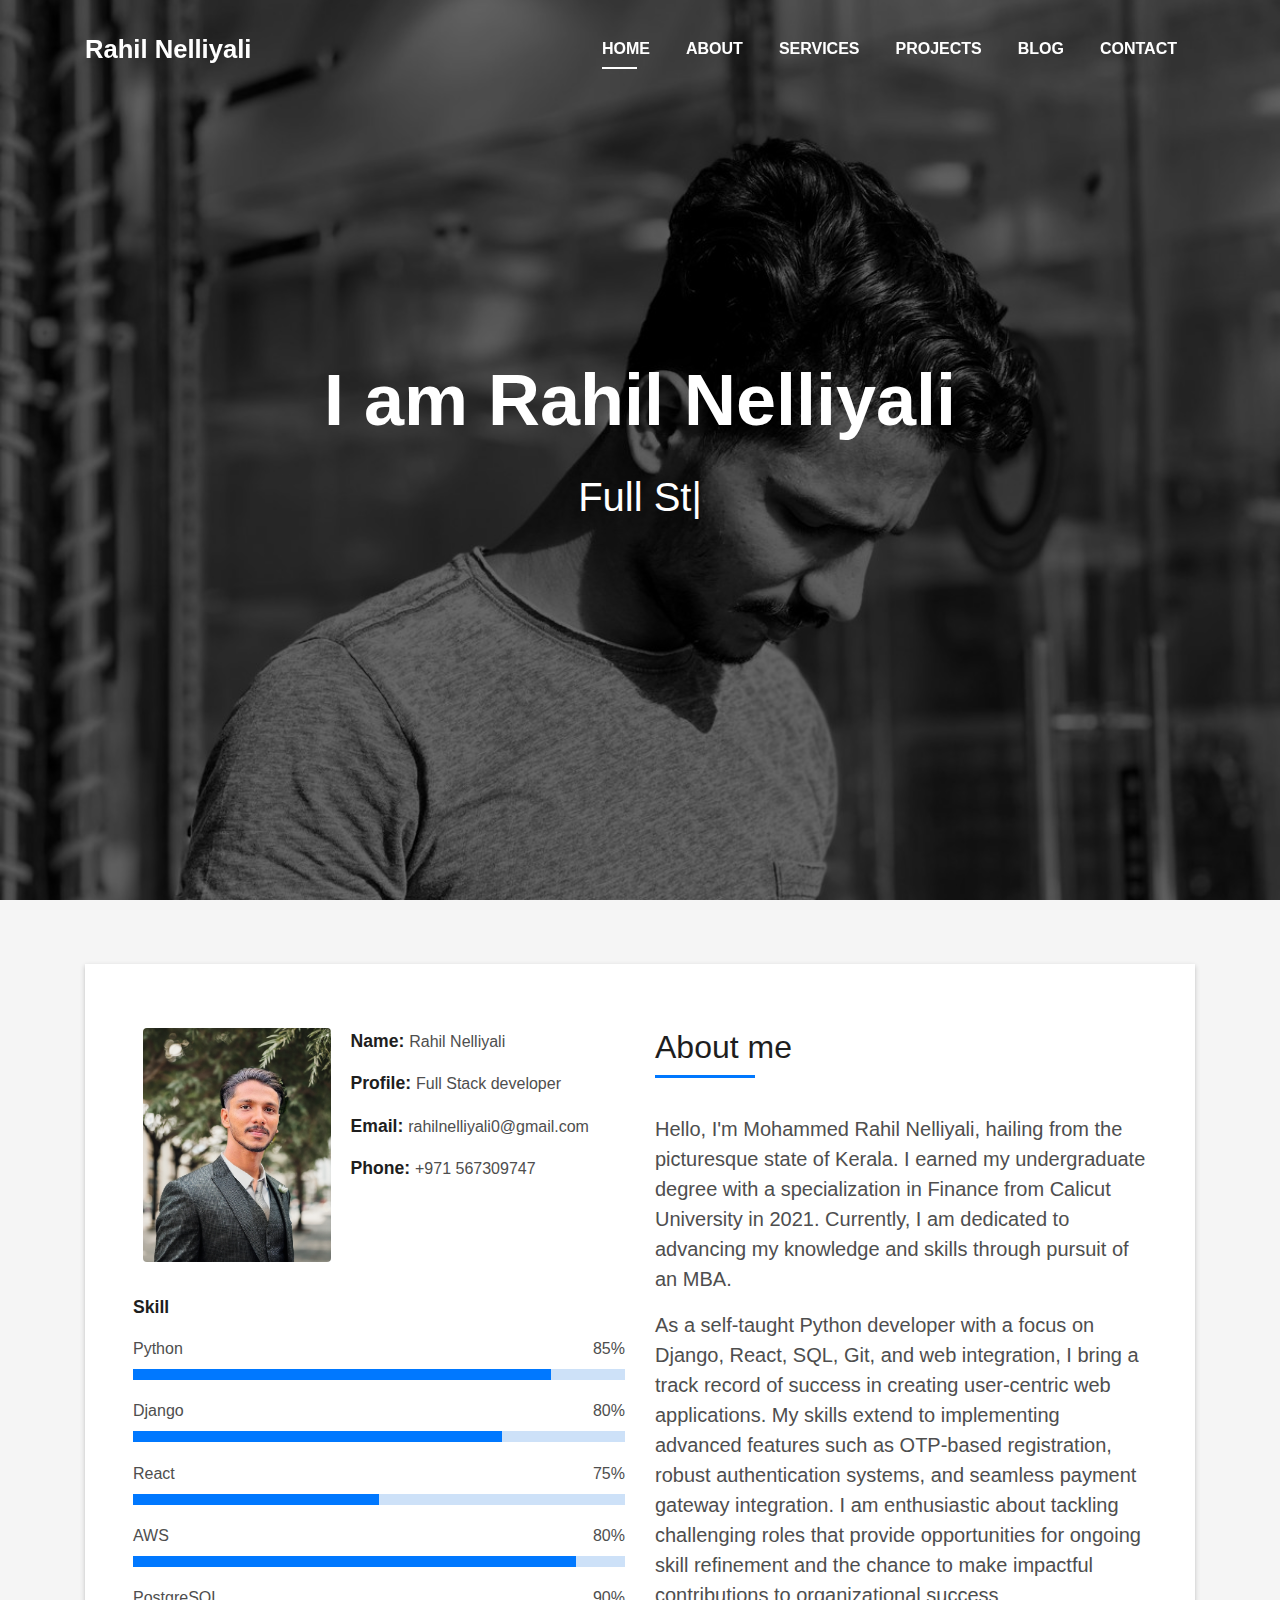
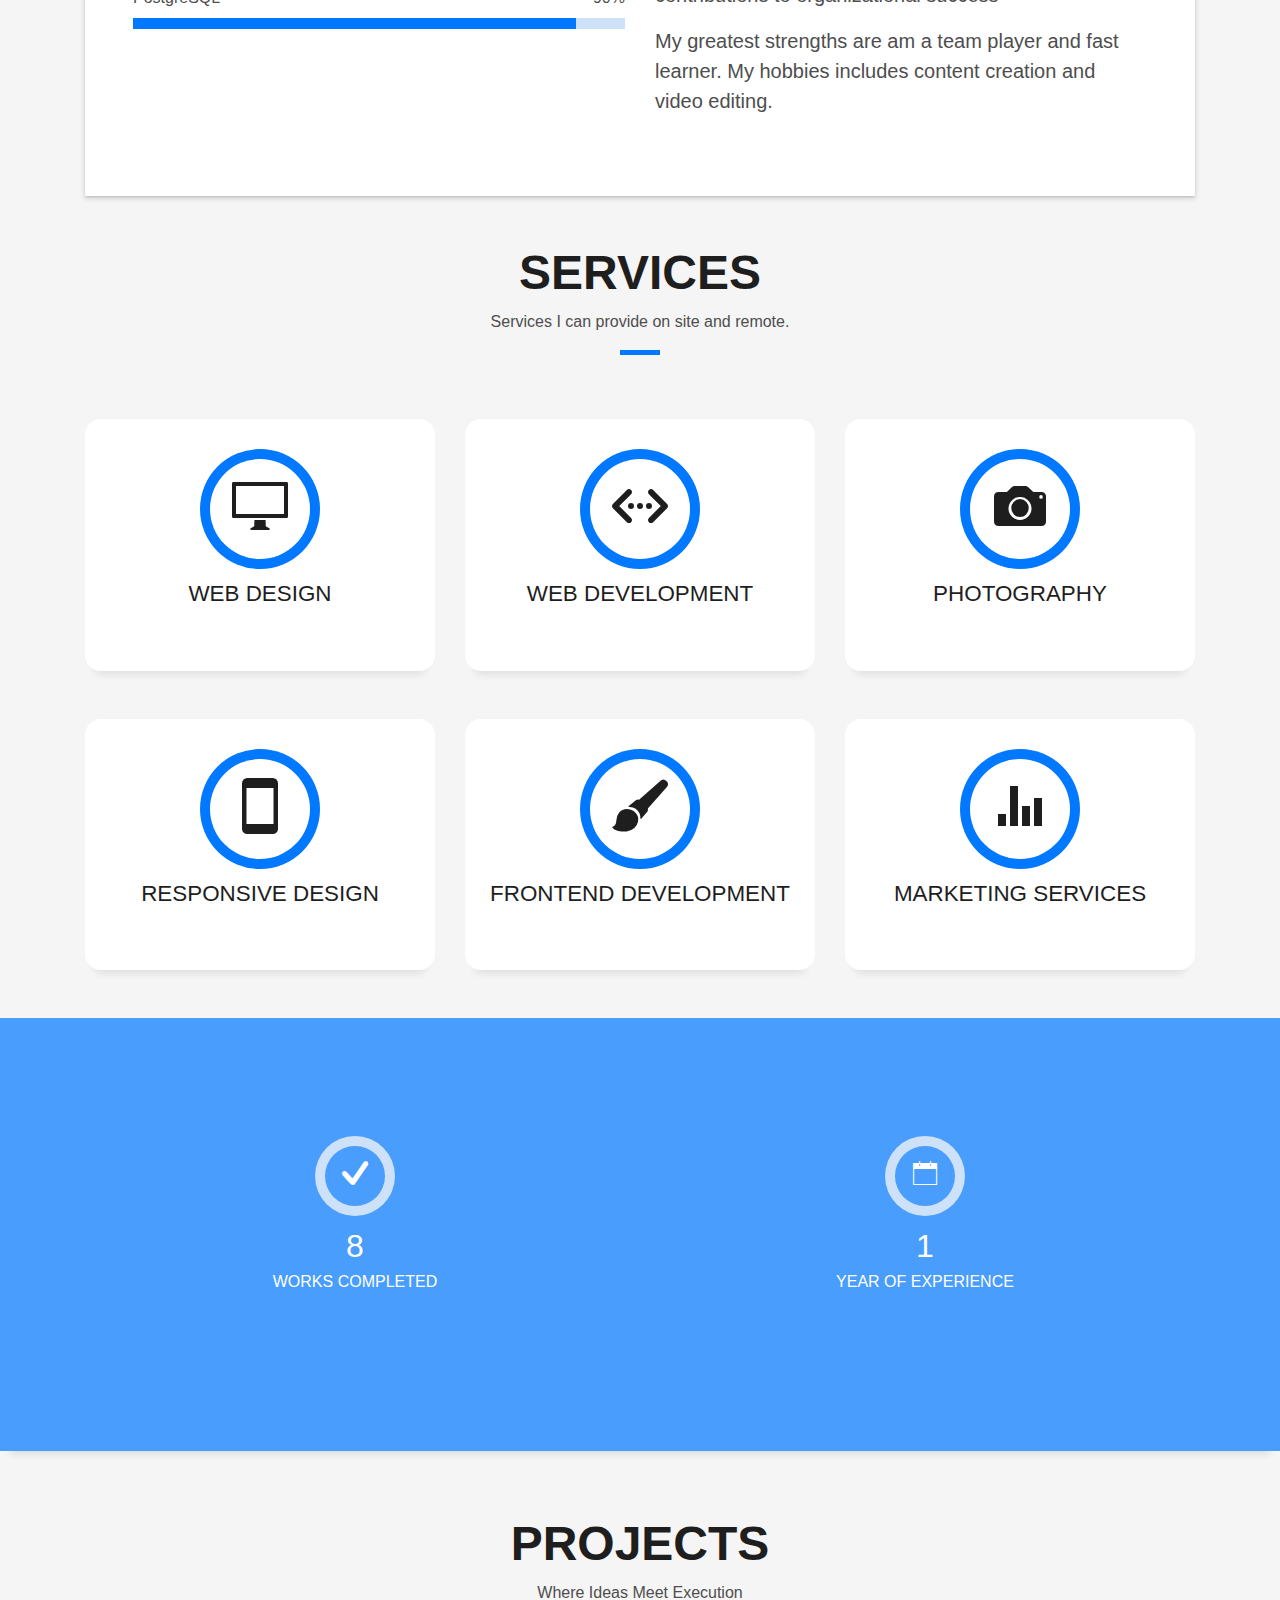
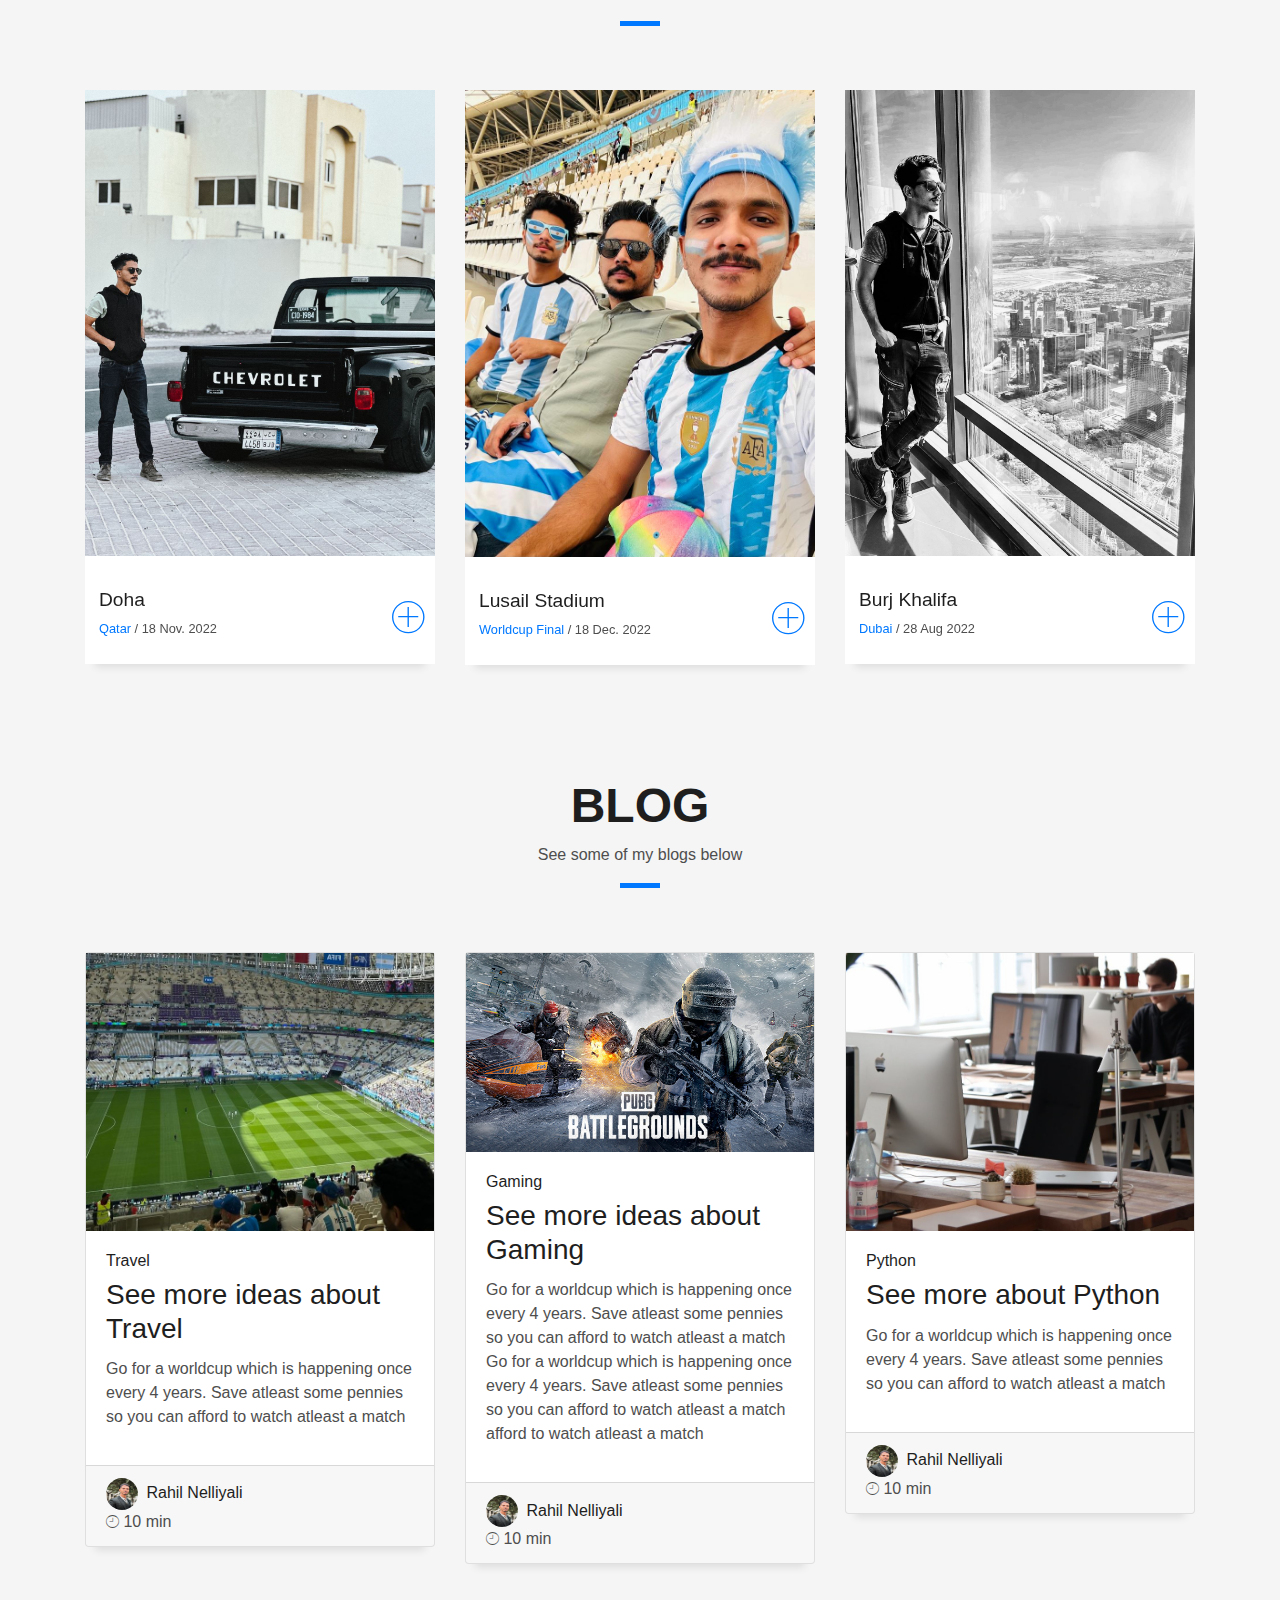
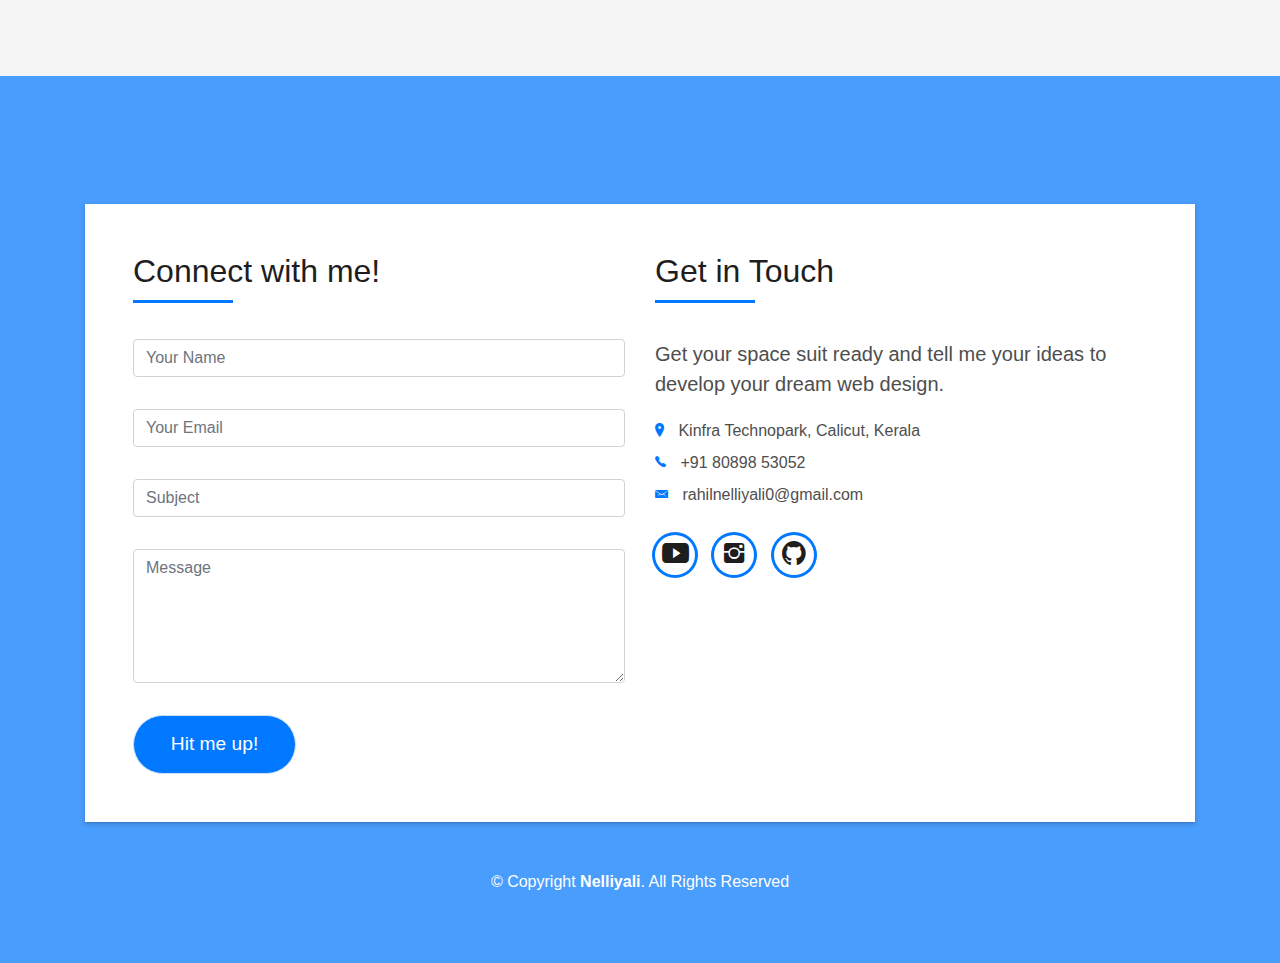
==== index.html @ 2f266df0 "updations" ====
<!DOCTYPE html>
<html lang="en">
<head>
  <meta charset="utf-8">
  <title>Rahil Nelliyali</title>
  <meta content="width=device-width, initial-scale=1.0" name="viewport">
  <meta content="" name="keywords">
  <meta content="" name="description">

  <!-- Favicons -->
  <link href="img/favicon.jpeg" rel="icon">
  <link href="img/apple-touch-icon.jpeg" rel="apple-touch-icon">

  <!-- Bootstrap CSS File -->
  <link href="lib/bootstrap/css/bootstrap.min.css" rel="stylesheet">

  <!-- Libraries CSS Files -->
  <link href="lib/font-awesome/css/font-awesome.min.css" rel="stylesheet">
  <link href="lib/animate/animate.min.css" rel="stylesheet">
  <link href="lib/ionicons/css/ionicons.min.css" rel="stylesheet">
  <link href="lib/owlcarousel/assets/owl.carousel.min.css" rel="stylesheet">
  <link href="lib/lightbox/css/lightbox.min.css" rel="stylesheet">

  <!-- Main Stylesheet File -->
  <link href="css/style.css" rel="stylesheet">

  <!-- =======================================================
    Theme Name: DevFolio
    Theme URL: https://bootstrapmade.com/devfolio-bootstrap-portfolio-html-template/
    Author: BootstrapMade.com
    License: https://bootstrapmade.com/license/
  ======================================================= -->
</head>

<body id="page-top">

  <!--/ Nav Star /-->
  <nav class="navbar navbar-b navbar-trans navbar-expand-md fixed-top" id="mainNav">
    <div class="container">
      <a class="navbar-brand js-scroll" href="#page-top">Rahil Nelliyali</a>
      <button class="navbar-toggler collapsed" type="button" data-toggle="collapse" data-target="#navbarDefault"
        aria-controls="navbarDefault" aria-expanded="false" aria-label="Toggle navigation">
        <span></span>
        <span></span>
        <span></span>
      </button>
      <div class="navbar-collapse collapse justify-content-end" id="navbarDefault">
        <ul class="navbar-nav">
          <li class="nav-item">
            <a class="nav-link js-scroll active" href="#home">Home</a>
          </li>
          <li class="nav-item">
            <a class="nav-link js-scroll" href="#about">About</a>
          </li>
          <li class="nav-item">
            <a class="nav-link js-scroll" href="#service">Services</a>
          </li>
          <li class="nav-item">
            <a class="nav-link js-scroll" href="#work">Projects</a>
          </li>
          <li class="nav-item">
            <a class="nav-link js-scroll" href="#blog">Blog</a>
          </li>
          <li class="nav-item">
            <a class="nav-link js-scroll" href="#contact">Contact</a>
          </li>
        </ul>
      </div>
    </div>
  </nav>
  <!--/ Nav End /-->

  <!--/ Intro Skew Star /-->
  <div id="home" class="intro route bg-image" style="background-image: url(img/intro-bg.jpeg)">
    <div class="overlay-itro"></div>
    <div class="intro-content display-table">
      <div class="table-cell">
        <div class="container">
          <!--<p class="display-6 color-d">Hello, world!</p>-->
          <h1 class="intro-title mb-4">I am Rahil Nelliyali</h1>
          <p class="intro-subtitle"><span class="text-slider-items">Full Stack Developer,Web Designer,React Developer,Django Expert</span><strong class="text-slider"></strong></p>
          <!-- <p class="pt-3"><a class="btn btn-primary btn js-scroll px-4" href="#about" role="button">Learn More</a></p> -->
        </div>
      </div>
    </div>
  </div>
  <!--/ Intro Skew End /-->

  <section id="about" class="about-mf sect-pt4 route">
    <div class="container">
      <div class="row">
        <div class="col-sm-12">
          <div class="box-shadow-full">
            <div class="row">
              <div class="col-md-6">
                <div class="row">
                  <div class="col-sm-6 col-md-5">
                    <div class="about-img">
                      <img src="img/testimonial-2.PNG" class="img-fluid rounded b-shadow-a" alt="">
                    </div>
                  </div>
                  <div class="col-sm-6 col-md-7">
                    <div class="about-info">
                      <p><span class="title-s">Name: </span> <span>Rahil Nelliyali</span></p>
                      <p><span class="title-s">Profile: </span> <span>Full Stack developer</span></p>
                      <p><span class="title-s">Email: </span> <span>rahilnelliyali0@gmail.com</span></p>
                      <p><span class="title-s">Phone: </span> <span>+971 567309747</span></p>
                    </div>
                  </div>
                </div>
                <div class="skill-mf">
                  <p class="title-s">Skill</p>
                  <span>Python</span> <span class="pull-right">85%</span>
                  <div class="progress">
                    <div class="progress-bar" role="progressbar" style="width: 85%;" aria-valuenow="85" aria-valuemin="0"
                      aria-valuemax="100"></div>
                  </div>
                  <span>Django</span> <span class="pull-right">80%</span>
                  <div class="progress">
                    <div class="progress-bar" role="progressbar" style="width: 75%" aria-valuenow="75" aria-valuemin="0"
                      aria-valuemax="100"></div>
                  </div>
                  <span>React</span> <span class="pull-right">75%</span>
                  <div class="progress">
                    <div class="progress-bar" role="progressbar" style="width: 50%" aria-valuenow="50" aria-valuemin="0"
                      aria-valuemax="100"></div>
                  </div>
                  <span>AWS</span> <span class="pull-right">80%</span>
                  <div class="progress">
                    <div class="progress-bar" role="progressbar" style="width: 90%" aria-valuenow="90" aria-valuemin="0"
                      aria-valuemax="100"></div>
                  </div>
                  <span>PostgreSQL</span> <span class="pull-right">90%</span>
                  <div class="progress">
                    <div class="progress-bar" role="progressbar" style="width: 90%" aria-valuenow="90" aria-valuemin="0"
                      aria-valuemax="100"></div>
                  </div>
                </div>
              </div>
              <div class="col-md-6">
                <div class="about-me pt-4 pt-md-0">
                  <div class="title-box-2">
                    <h5 class="title-left">
                      About me
                    </h5>
                  </div>
                  <p class="lead">
                    Hello, I'm Mohammed Rahil Nelliyali, hailing from the picturesque state of Kerala. I earned my undergraduate degree with a specialization in Finance from Calicut University in 2021. Currently, I am dedicated to advancing my knowledge and skills through pursuit of an MBA.
                  </p>
                  <p class="lead">
                    As a self-taught Python developer with a focus on Django, React, SQL, Git, and web integration, I bring a track record of success in creating user-centric web applications. My skills extend to implementing advanced features such as OTP-based registration, robust authentication systems, and seamless payment gateway integration. I am enthusiastic about tackling challenging roles that provide opportunities for ongoing skill refinement and the chance to make impactful contributions to organizational success                  </p>
                  <p class="lead">
                    My greatest strengths are am a team player 
                    and fast learner. My hobbies includes
                     content creation and video editing. 

                  </p>
                </div>
              </div>
            </div>
          </div>
        </div>
      </div>
    </div>
  </section>

  <!--/ Section Services Star /-->
  <section id="service" class="services-mf route">
    <div class="container">
      <div class="row">
        <div class="col-sm-12">
          <div class="title-box text-center">
            <h3 class="title-a">
              Services
            </h3>
            <p class="subtitle-a">
             Services I can provide on site and remote.
            </p>
            <div class="line-mf"></div>
          </div>
        </div>
      </div>
      <div class="row">
        <div class="col-md-4">
          <div class="service-box">
            <div class="service-ico">
              <span class="ico-circle"><i class="ion-monitor"></i></span>
            </div>
            <div class="service-content">
              <h2 class="s-title">Web Design</h2>
              <p class="s-description text-center">
                
              </p>
            </div>
          </div>
        </div>
        <div class="col-md-4">
          <div class="service-box">
            <div class="service-ico">
              <span class="ico-circle"><i class="ion-code-working"></i></span>
            </div>
            <div class="service-content">
              <h2 class="s-title">Web Development</h2>
              <p class="s-description text-center">
                
              </p>
            </div>
          </div>
        </div>
        <div class="col-md-4">
          <div class="service-box">
            <div class="service-ico">
              <span class="ico-circle"><i class="ion-camera"></i></span>
            </div>
            <div class="service-content">
              <h2 class="s-title">Photography</h2>
              <p class="s-description text-center">
               
              </p>
            </div>
          </div>
        </div>
        <div class="col-md-4">
          <div class="service-box">
            <div class="service-ico">
              <span class="ico-circle"><i class="ion-android-phone-portrait"></i></span>
            </div>
            <div class="service-content">
              <h2 class="s-title">Responsive Design</h2>
              <p class="s-description text-center">
                
              </p>
            </div>
          </div>
        </div>
        <div class="col-md-4">
          <div class="service-box">
            <div class="service-ico">
              <span class="ico-circle"><i class="ion-paintbrush"></i></span>
            </div>
            <div class="service-content">
              <h2 class="s-title">Frontend Development</h2>
              <p class="s-description text-center">
                
              </p>
            </div>
          </div>
        </div>
        <div class="col-md-4">
          <div class="service-box">
            <div class="service-ico">
              <span class="ico-circle"><i class="ion-stats-bars"></i></span>
            </div>
            <div class="service-content">
              <h2 class="s-title">Marketing Services</h2>
              <p class="s-description text-center">
               
              </p>
            </div>
          </div>
        </div>
      </div>
    </div>
  </section>
  <!--/ Section Services End /-->

  <div class="section-counter paralax-mf bg-image" style="background-image: url(img/counters-bg.jpg)">
    <div class="overlay-mf"></div>
    <div class="container">
      <div class="row">
        <div class="col-sm-6 col-lg-6">
          <div class="counter-box">
            <div class="counter-ico">
              <span class="ico-circle"><i class="ion-checkmark-round"></i></span>
            </div>
            <div class="counter-num">
              <p class="counter">8</p>
              <span class="counter-text">WORKS COMPLETED</span>
            </div>
          </div>
        </div>
        <div class="col-sm-6 col-lg-6">
          <div class="counter-box pt-4 pt-md-0">
            <div class="counter-ico">
              <span class="ico-circle"><i class="ion-ios-calendar-outline"></i></span>
            </div>
            <div class="counter-num">
              <p class="counter">1</p>
              <span class="counter-text">YEAR OF EXPERIENCE</span>
            </div>
          </div>
        </div>
       
        
      </div>
    </div>
  </div>

  <!--/ Section Portfolio Star /-->
  <section id="work" class="portfolio-mf sect-pt4 route">
    <div class="container">
      <div class="row">
        <div class="col-sm-12">
          <div class="title-box text-center">
            <h3 class="title-a">
              Projects
            </h3>
            <p class="subtitle-a">
              Where Ideas Meet Execution
            </p>
            <div class="line-mf"></div>
          </div>
        </div>
      </div>
      <div class="row">
        <div class="col-md-4">
          <div class="work-box">
            <a href="img/work-1.jpeg" data-lightbox="gallery-mf">
              <div class="work-img">
                <img src="img/work-1.jpeg" alt="" class="img-fluid">
              </div>
              <div class="work-content">
                <div class="row">
                  <div class="col-sm-8">
                    <h2 class="w-title">Doha</h2>
                    <div class="w-more">
                      <span class="w-ctegory">Qatar</span> / <span class="w-date">18 Nov. 2022</span>
                    </div>
                  </div>
                  <div class="col-sm-4">
                    <div class="w-like">
                      <span class="ion-ios-plus-outline"></span>
                    </div>
                  </div>
                </div>
              </div>
            </a>
          </div>
        </div>
        <div class="col-md-4">
          <div class="work-box">
            <a href="img/work-2.jpeg" data-lightbox="gallery-mf">
              <div class="work-img">
                <img src="img/work-2.jpeg" alt="" class="img-fluid">
              </div>
              <div class="work-content">
                <div class="row">
                  <div class="col-sm-8">
                    <h2 class="w-title">Lusail Stadium</h2>
                    <div class="w-more">
                      <span class="w-ctegory">Worldcup Final</span> / <span class="w-date">18 Dec. 2022</span>
                    </div>
                  </div>
                  <div class="col-sm-4">
                    <div class="w-like">
                      <span class="ion-ios-plus-outline"></span>
                    </div>
                  </div>
                </div>
              </div>
            </a>
          </div>
        </div>
        <div class="col-md-4">
          <div class="work-box">
            <a href="img/work-3.jpeg" data-lightbox="gallery-mf">
              <div class="work-img">
                <img src="img/work-3.jpeg" alt="" class="img-fluid">
              </div>
              <div class="work-content">
                <div class="row">
                  <div class="col-sm-8">
                    <h2 class="w-title">Burj Khalifa</h2>
                    <div class="w-more">
                      <span class="w-ctegory">Dubai</span> / <span class="w-date">28 Aug 2022</span>
                    </div>
                  </div>
                  <div class="col-sm-4">
                    <div class="w-like">
                      <span class="ion-ios-plus-outline"></span>
                    </div>
                  </div>
                </div>
              </div>
            </a>
          </div>
        </div>
       
       
       
      </div>
    </div>
  </section>
  <!--/ Section Portfolio End /-->

  <!--/ Section Testimonials Star /-->
  

  <!--/ Section Blog Star /-->
  <section id="blog" class="blog-mf sect-pt4 route">
    <div class="container">
      <div class="row">
        <div class="col-sm-12">
          <div class="title-box text-center">
            <h3 class="title-a">
              Blog
            </h3>
            <p class="subtitle-a">
              See some of my blogs below
            </p>
            <div class="line-mf"></div>
          </div>
        </div>
      </div>
      <div class="row">
        <div class="col-md-4">
          <div class="card card-blog">
            <div class="card-img">
              <a href="blog-single.html"><img src="img/post-1.jpeg" alt="" class="img-fluid"></a>
            </div>
            <div class="card-body">
              <div class="card-category-box">
                <div class="card-category">
                  <h6 class="category">Travel</h6>
                </div>
              </div>
              <h3 class="card-title"><a href="blog-single.html">See more ideas about Travel</a></h3>
              <p class="card-description">
                Go for a worldcup which is happening 
                once every 4 years. Save atleast 
                some pennies so you can
                afford to watch atleast  a match
               
              </p>
            </div>
            <div class="card-footer">
              <div class="post-author">
                <a href="#">
                  <img src="img/testimonial-2.PNG" alt="" class="avatar rounded-circle">
                  <span class="author">Rahil Nelliyali</span>
                </a>
              </div>
              <div class="post-date">
                <span class="ion-ios-clock-outline"></span> 10 min
              </div>
            </div>
          </div>
        </div>
        <div class="col-md-4">
          <div class="card card-blog">
            <div class="card-img">
              <a href="blog-single.html"><img src="img/post-2.jpg" alt="" class="img-fluid"></a>
            </div>
            <div class="card-body">
              <div class="card-category-box">
                <div class="card-category">
                  <h6 class="category">Gaming</h6>
                </div>
              </div>
              <h3 class="card-title"><a href="blog-single.html">See more ideas about Gaming</a></h3>
              <p class="card-description">
                Go for a worldcup which is happening 
                once every 4 years. Save atleast 
                some pennies so you can
                afford to watch atleast  a match
                Go for a worldcup which is happening 
                once every 4 years. Save atleast 
                some pennies so you can
                afford to watch atleast  a match
                afford to watch atleast  a match
              </p>
            </div>
            <div class="card-footer">
              <div class="post-author">
                <a href="#">
                  <img src="img/testimonial-2.PNG" alt="" class="avatar rounded-circle">
                  <span class="author">Rahil Nelliyali</span>
                </a>
              </div>
              <div class="post-date">
                <span class="ion-ios-clock-outline"></span> 10 min
              </div>
            </div>
          </div>
        </div>
        <div class="col-md-4">
          <div class="card card-blog">
            <div class="card-img">
              <a href="blog-single.html"><img src="img/post-3.jpg" alt="" class="img-fluid"></a>
            </div>
            <div class="card-body">
              <div class="card-category-box">
                <div class="card-category">
                  <h6 class="category">Python</h6>
                </div>
              </div>
              <h3 class="card-title"><a href="blog-single.html">See more about Python</a></h3>
              <p class="card-description">
                Go for a worldcup which is happening 
                once every 4 years. Save atleast 
                some pennies so you can
                afford to watch atleast  a match
              </p>
            </div>
            <div class="card-footer">
              <div class="post-author">
                <a href="#">
                  <img src="img/testimonial-2.PNG" alt="" class="avatar rounded-circle">
                  <span class="author">Rahil Nelliyali</span>
                </a>
              </div>
              <div class="post-date">
                <span class="ion-ios-clock-outline"></span> 10 min
              </div>
            </div>
          </div>
        </div>
      </div>
    </div>
  </section>
  <!--/ Section Blog End /-->

  <!--/ Section Contact-Footer Star /-->
  <section class="paralax-mf footer-paralax bg-image sect-mt4 route" style="background-image: url(img/overlay-bg.jpg)">
    <div class="overlay-mf"></div>
    <div class="container">
      <div class="row">
        <div class="col-sm-12">
          <div class="contact-mf">
            <div id="contact" class="box-shadow-full">
              <div class="row">
                <div class="col-md-6">
                  <div class="title-box-2">
                    <h5 class="title-left">
                      Connect with me!
                    </h5>
                  </div>
                  <div>
                      <form action="" method="post" role="form" class="contactForm">
                      <div id="sendmessage">Your message has been sent. Thank you!</div>
                      <div id="errormessage"></div>
                      <div class="row">
                        <div class="col-md-12 mb-3">
                          <div class="form-group">
                            <input type="text" name="name" class="form-control" id="name" placeholder="Your Name" data-rule="minlen:4" data-msg="Please enter at least 4 chars" />
                            <div class="validation"></div>
                          </div>
                        </div>
                        <div class="col-md-12 mb-3">
                          <div class="form-group">
                            <input type="email" class="form-control" name="email" id="email" placeholder="Your Email" data-rule="email" data-msg="Please enter a valid email" />
                            <div class="validation"></div>
                          </div>
                        </div>
                        <div class="col-md-12 mb-3">
                            <div class="form-group">
                              <input type="text" class="form-control" name="subject" id="subject" placeholder="Subject" data-rule="minlen:4" data-msg="Please enter at least 8 chars of subject" />
                              <div class="validation"></div>
                            </div>
                        </div>
                        <div class="col-md-12 mb-3">
                          <div class="form-group">
                            <textarea class="form-control" name="message" rows="5" data-rule="required" data-msg="Please write something for us" placeholder="Message"></textarea>
                            <div class="validation"></div>
                          </div>
                        </div>
                        <div class="col-md-12">
                          <button type="submit" class="button button-a button-big button-rouded">Hit me up!</button>
                        </div>
                      </div>
                    </form>
                  </div>
                </div>
                <div class="col-md-6">
                  <div class="title-box-2 pt-4 pt-md-0">
                    <h5 class="title-left">
                      Get in Touch
                    </h5>
                  </div>
                  <div class="more-info">
                    <p class="lead">
                      Get your space suit ready and tell me your ideas to develop your dream web design.
                    </p>
                    <ul class="list-ico">
                      <li><span class="ion-ios-location"></span> Kinfra Technopark, Calicut, Kerala</li>
                      <li><span class="ion-ios-telephone"></span> +91 80898 53052</li>
                      <li><span class="ion-email"></span> rahilnelliyali0@gmail.com</li>
                    </ul>
                  </div>
                  <div class="socials">
                    <ul>
                      <li><a href="https://www.youtube.com/c/RahilNelliyali"><span class="ico-circle"><i class="ion-social-youtube"></i></span></a></li>
                      <li><a href="https://instagram.com/rahilnelliyali?igshid=YmMyMTA2M2Y="><span class="ico-circle"><i class="ion-social-instagram"></i></span></a></li>
                      <li><a href="https://github.com/Rahil-Nelliyali"><span class="ico-circle"><i class="ion-social-github"></i></span></a></li>
                     
                    </ul>
                  </div>
                </div>
              </div>
            </div>
          </div>
        </div>
      </div>
    </div>
    <footer>
      <div class="container">
        <div class="row">
          <div class="col-sm-12">
            <div class="copyright-box">
              <p class="copyright">&copy; Copyright <strong>Nelliyali</strong>. All Rights Reserved</p>
              <div class="credits">
                <!--
                  All the links in the footer should remain intact.
                  You can delete the links only if you purchased the pro version.
                  Licensing information: https://bootstrapmade.com/license/
                  Purchase the pro version with working PHP/AJAX contact form: https://bootstrapmade.com/buy/?theme=DevFolio
                -->
               
              </div>
            </div>
          </div>
        </div>
      </div>
    </footer>
  </section>
  <!--/ Section Contact-footer End /-->

  <a href="#" class="back-to-top"><i class="fa fa-chevron-up"></i></a>
  <div id="preloader"></div>

  <!-- JavaScript Libraries -->
  <script src="lib/jquery/jquery.min.js"></script>
  <script src="lib/jquery/jquery-migrate.min.js"></script>
  <script src="lib/popper/popper.min.js"></script>
  <script src="lib/bootstrap/js/bootstrap.min.js"></script>
  <script src="lib/easing/easing.min.js"></script>
  <script src="lib/counterup/jquery.waypoints.min.js"></script>
  <script src="lib/counterup/jquery.counterup.js"></script>
  <script src="lib/owlcarousel/owl.carousel.min.js"></script>
  <script src="lib/lightbox/js/lightbox.min.js"></script>
  <script src="lib/typed/typed.min.js"></script>
  <!-- Contact Form JavaScript File -->
  <script src="contactform/contactform.js"></script>

  <!-- Template Main Javascript File -->
  <script src="js/main.js"></script>

</body>
</html>
---- css/style.css ----
/*
  Theme Name: DevFolio
  Theme URL: https://bootstrapmade.com/devfolio-bootstrap-portfolio-html-template/
  Author: BootstrapMade.com
  License: https://bootstrapmade.com/license/
*/

/*======================================
//--//-->   STYLES GENERALES
======================================*/

body {
  background-color: #f5f5f5;
  color: #4e4e4e;
}

h1,
h2,
h3,
h4,
h5,
h6 {
  color: #1e1e1e;
}

a {
  color: #1e1e1e;
  transition: all 0.5s ease-in-out;
}

a:hover {
  color: #0078ff;
  text-decoration: none;
  transition: all 0.5s ease-in-out;
}

.p-r {
  position: relative;
}

.color-a {
  color: #0078ff;
}

.color-d {
  color: #f5f5f5;
}

.color-text-a {
  color: #4e4e4e;
}

.box-shadow,
.paralax-mf,
.service-box,
.work-box,
.card-blog {
  box-shadow: 0 13px 8px -10px rgba(0, 0, 0, 0.1);
}

.box-shadow-a,
.button:hover {
  box-shadow: 0 0 0 4px #cde1f8;
}

.display-5 {
  font-size: 2.5rem;
  font-weight: 300;
  line-height: 1.1;
}

.display-6 {
  font-size: 2rem;
  font-weight: 300;
  line-height: 1.1;
}

.avatar {
  width: 32px;
  height: 32px;
  margin-right: 4px;
  overflow: hidden;
}

.bg-image {
  background-repeat: no-repeat;
  background-attachment: fixed;
  background-size: cover;
  background-position: center center;
}

.overlay-mf {
  background-color: #0078ff;
}

.overlay-mf {
  position: absolute;
  top: 0;
  left: 0px;
  padding: 0;
  height: 100%;
  width: 100%;
  opacity: .7;
}

.paralax-mf {
  position: relative;
  padding: 8rem 0;
}

.display-table {
  width: 100%;
  height: 100%;
  display: table;
}

.table-cell {
  display: table-cell;
  vertical-align: middle;
}

/*--/ Sections /--*/

.sect-4 {
  padding: 4rem 0;
}

.sect-pt4 {
  padding-top: 4rem;
}

.sect-mt4 {
  margin-top: 4rem;
}

/*--/ Title s /--*/

.title-s {
  font-weight: 600;
  color: #1e1e1e;
  font-size: 1.1rem;
}

/*--/ Title A /--*/

.title-box {
  margin-bottom: 4rem;
}

.title-a {
  font-size: 3rem;
  font-weight: bold;
  text-transform: uppercase;
}

.subtitle-a {
  color: #4e4e4e;
}

.line-mf {
  width: 40px;
  height: 5px;
  background-color: #0078ff;
  margin: 0 auto;
}

/*--/ Title Left /--*/

.title-box-2 {
  margin-bottom: 3rem;
}

.title-left {
  font-size: 2rem;
  position: relative;
}

.title-left:before {
  content: '';
  position: absolute;
  height: 3px;
  background-color: #0078ff;
  width: 100px;
  bottom: -12px;
}

/*------/ Box /------*/

.box-pl2 {
  padding-left: 2rem;
}

.box-shadow-full {
  padding: 3rem 1.25rem;
  position: relative;
  background-color: #fff;
  margin-bottom: 3rem;
  z-index: 2;
  box-shadow: 0 1px 1px 0 rgba(0, 0, 0, 0.06), 0 2px 5px 0 rgba(0, 0, 0, 0.2);
}

/*------/ Socials /------*/

.socials {
  padding: 1.5rem 0;
}

.socials ul li {
  display: inline-block;
}

.socials .ico-circle {
  height: 40px;
  width: 40px;
  font-size: 1.7rem;
  border-radius: 50%;
  line-height: 1.4;
  margin: 0 15px 0 0;
  box-shadow: 0 0 0 3px #0078ff;
  transition: all 500ms ease;
}

.socials .ico-circle:hover {
  background-color: #0078ff;
  color: #fff;
  box-shadow: 0 0 0 3px #cde1f8;
  transition: all 500ms ease;
}

/*------/ Ul resect /------*/

.ul-resect,
.socials ul,
.list-ico,
.blog-wrapper .post-meta ul,
.box-comments .list-comments,
.widget-sidebar .list-sidebar,
.widget-tags ul {
  list-style: none;
  padding-left: 0;
  margin-bottom: 0;
}

.list-ico {
  line-height: 2;
}

.list-ico span {
  color: #0078ff;
  margin-right: 10px;
}

/*------/ Ico Circle /------*/

.ico-circle {
  height: 100px;
  width: 100px;
  font-size: 2rem;
  border-radius: 50%;
  line-height: 1.55;
  margin: 0 auto;
  text-align: center;
  box-shadow: 0 0 0 10px #0078ff;
  display: block;
}

/*------/ Owl Carousel /------*/

.owl-theme .owl-dots {
  text-align: center;
  margin-top: 18px;
}

.owl-theme .owl-dots .owl-dot {
  display: inline-block;
}

.owl-theme .owl-dots .owl-dot span {
  width: 18px;
  height: 7px;
  margin: 5px 5px;
  background: #cde1f8;
  border: 0px solid #cde1f8;
  display: block;
  transition: all 0.6s ease-in-out;
  cursor: pointer;
}

.owl-theme .owl-dots .owl-dot:hover span {
  background-color: #cde1f8;
}

.owl-theme .owl-dots .owl-dot.active span {
  background-color: #1B1B1B;
  width: 25px;
}

/*--/ Scrolltop s /--*/

.scrolltop-mf {
  position: relative;
  display: none;
}

.scrolltop-mf span {
  z-index: 999;
  position: fixed;
  width: 42px;
  height: 42px;
  background-color: #0078ff;
  opacity: .7;
  font-size: 1.6rem;
  line-height: 1.5;
  text-align: center;
  color: #fff;
  top: auto;
  left: auto;
  right: 30px;
  bottom: 50px;
  cursor: pointer;
  border-radius: 50%;
}

/* Back to top button */

.back-to-top {
  position: fixed;
  display: none;
  background: #0078ff;
  color: #fff;
  width: 44px;
  height: 44px;
  text-align: center;
  line-height: 1;
  font-size: 16px;
  border-radius: 50%;
  right: 15px;
  bottom: 15px;
  transition: background 0.5s;
  z-index: 11;
}

.back-to-top i {
  padding-top: 12px;
  color: #fff;
}

/* Prelaoder */

#preloader {
  position: fixed;
  top: 0;
  left: 0;
  right: 0;
  bottom: 0;
  z-index: 9999;
  overflow: hidden;
  background: #fff;
}

#preloader:before {
  content: "";
  position: fixed;
  top: calc(50% - 30px);
  left: calc(50% - 30px);
  border: 6px solid #f2f2f2;
  border-top: 6px solid #0078ff;
  border-radius: 50%;
  width: 60px;
  height: 60px;
  -webkit-animation: animate-preloader 1s linear infinite;
  animation: animate-preloader 1s linear infinite;
}

@-webkit-keyframes animate-preloader {
  0% {
    -webkit-transform: rotate(0deg);
    transform: rotate(0deg);
  }

  100% {
    -webkit-transform: rotate(360deg);
    transform: rotate(360deg);
  }
}

@keyframes animate-preloader {
  0% {
    -webkit-transform: rotate(0deg);
    transform: rotate(0deg);
  }

  100% {
    -webkit-transform: rotate(360deg);
    transform: rotate(360deg);
  }
}

/*======================================
//--//-->   NAVBAR
======================================*/

.navbar-b {
  transition: all .5s ease-in-out;
  background-color: transparent;
  padding-top: 1.563rem;
  padding-bottom: 1.563rem;
}

.navbar-b.navbar-reduce {
  box-shadow: 0px 6px 9px 0px rgba(0, 0, 0, 0.06);
}

.navbar-b.navbar-trans .nav-item,
.navbar-b.navbar-reduce .nav-item {
  position: relative;
  padding-right: 10px;
  padding-left: 0;
}

.navbar-b.navbar-trans .nav-link,
.navbar-b.navbar-reduce .nav-link {
  color: #fff;
  text-transform: uppercase;
  font-weight: 600;
}

.navbar-b.navbar-trans .nav-link:before,
.navbar-b.navbar-reduce .nav-link:before {
  content: '';
  position: absolute;
  margin-left: 0px;
  width: 0%;
  bottom: 0;
  left: 0;
  height: 2px;
  transition: all 500ms ease;
}

.navbar-b.navbar-trans .nav-link:hover,
.navbar-b.navbar-reduce .nav-link:hover {
  color: #1B1B1B;
}

.navbar-b.navbar-trans .nav-link:hover:before,
.navbar-b.navbar-reduce .nav-link:hover:before {
  width: 35px;
}

.navbar-b.navbar-trans .show > .nav-link:before,
.navbar-b.navbar-trans .active > .nav-link:before,
.navbar-b.navbar-trans .nav-link.show:before,
.navbar-b.navbar-trans .nav-link.active:before,
.navbar-b.navbar-reduce .show > .nav-link:before,
.navbar-b.navbar-reduce .active > .nav-link:before,
.navbar-b.navbar-reduce .nav-link.show:before,
.navbar-b.navbar-reduce .nav-link.active:before {
  width: 35px;
}

.navbar-b.navbar-trans .nav-link:before {
  background-color: #fff;
}

.navbar-b.navbar-trans .nav-link:hover {
  color: #fff;
}

.navbar-b.navbar-trans .show > .nav-link,
.navbar-b.navbar-trans .active > .nav-link,
.navbar-b.navbar-trans .nav-link.show,
.navbar-b.navbar-trans .nav-link.active {
  color: #fff;
}

.navbar-b.navbar-reduce {
  transition: all .5s ease-in-out;
  background-color: #fff;
  padding-top: 15px;
  padding-bottom: 15px;
}

.navbar-b.navbar-reduce .nav-link {
  color: #0078ff;
}

.navbar-b.navbar-reduce .nav-link:before {
  background-color: #0078ff;
}

.navbar-b.navbar-reduce .nav-link:hover {
  color: #0078ff;
}

.navbar-b.navbar-reduce .show > .nav-link,
.navbar-b.navbar-reduce .active > .nav-link,
.navbar-b.navbar-reduce .nav-link.show,
.navbar-b.navbar-reduce .nav-link.active {
  color: #0078ff;
}

.navbar-b.navbar-reduce .navbar-brand {
  color: #0078ff;
}

.navbar-b.navbar-reduce .navbar-toggler span {
  background-color: #1B1B1B;
}

.navbar-b .navbar-brand {
  color: #fff;
  font-size: 1.6rem;
  font-weight: 600;
}

.navbar-b .navbar-nav .dropdown-item.show .dropdown-menu,
.navbar-b .dropdown.show .dropdown-menu,
.navbar-b .dropdown-btn.show .dropdown-menu {
  -webkit-transform: translate3d(0px, 0px, 0px);
  transform: translate3d(0px, 0px, 0px);
  visibility: visible !important;
}

.navbar-b .dropdown-menu {
  margin: 1.12rem 0 0;
  border-radius: 0;
}

.navbar-b .dropdown-menu .dropdown-item {
  padding: .7rem 1.7rem;
  transition: all 500ms ease;
}

.navbar-b .dropdown-menu .dropdown-item:hover {
  background-color: #0078ff;
  color: #fff;
  transition: all 500ms ease;
}

.navbar-b .dropdown-menu .dropdown-item.active {
  background-color: #0078ff;
}

/*--/ Hamburger Navbar /--*/

.navbar-toggler {
  position: relative;
}

.navbar-toggler:focus,
.navbar-toggler:active {
  outline: 0;
}

.navbar-toggler span {
  display: block;
  background-color: #fff;
  height: 3px;
  width: 25px;
  margin-top: 4px;
  margin-bottom: 4px;
  -webkit-transform: rotate(0deg);
  transform: rotate(0deg);
  left: 0;
  opacity: 1;
}

.navbar-toggler span:nth-child(1),
.navbar-toggler span:nth-child(3) {
  transition: -webkit-transform .35s ease-in-out;
  transition: transform .35s ease-in-out;
  transition: transform .35s ease-in-out, -webkit-transform .35s ease-in-out;
}

.navbar-toggler:not(.collapsed) span:nth-child(1) {
  position: absolute;
  left: 12px;
  top: 10px;
  -webkit-transform: rotate(135deg);
  transform: rotate(135deg);
  opacity: 0.9;
}

.navbar-toggler:not(.collapsed) span:nth-child(2) {
  height: 12px;
  visibility: hidden;
  background-color: transparent;
}

.navbar-toggler:not(.collapsed) span:nth-child(3) {
  position: absolute;
  left: 12px;
  top: 10px;
  -webkit-transform: rotate(-135deg);
  transform: rotate(-135deg);
  opacity: 0.9;
}

/*======================================
//--//-->   INTRO
======================================*/

.intro {
  height: 100vh;
  position: relative;
  color: #fff;
}

.intro .intro-content {
  text-align: center;
  position: absolute;
}

.intro .overlay-itro {
  background-color: rgba(0, 0, 0, 0.6);
  position: absolute;
  top: 0;
  left: 0px;
  padding: 0;
  height: 100%;
  width: 100%;
  opacity: .9;
}

.intro .intro-title {
  color: #fff;
  font-weight: 600;
  font-size: 3rem;
}

.intro .intro-subtitle {
  font-size: 1.5rem;
  font-weight: 300;
}

.intro .text-slider-items {
  display: none;
}

.intro-single {
  height: 350px;
}

.intro-single .intro-content {
  margin-top: 30px;
}

.intro-single .intro-title {
  text-transform: uppercase;
  font-size: 3rem;
}

.intro-single .breadcrumb {
  background-color: transparent;
  color: #0078ff;
}

.intro-single .breadcrumb .breadcrumb-item:before {
  color: #cde1f8;
}

.intro-single .breadcrumb .breadcrumb-item.active {
  color: #cde1f8;
}

.intro-single .breadcrumb a {
  color: #fff;
}

/*======================================
//--//-->   ABOUT
======================================*/

.about-mf .box-shadow-full {
  padding-top: 4rem;
  padding-bottom: 4rem;
}

.about-mf .about-img {
  margin-bottom: 2rem;
}

.about-mf .about-img img {
  margin-left: 10px;
}

.skill-mf span {
  color: #4e4e4e;
}

.skill-mf .progress {
  background-color: #cde1f8;
  margin: .5rem 0 1.2rem 0;
  border-radius: 0;
  height: .7rem;
}

.skill-mf .progress .progress-bar {
  height: .7rem;
  background-color: #0078ff;
}

/*======================================
//--//-->   SERVICES
======================================*/

.service-box {
  background-color: #fff;
  padding: 2.5rem 1.3rem;
  border-radius: 1rem;
  margin-bottom: 3rem;
}

.service-box:hover .ico-circle {
  transition: all 500ms ease;
  color: #fff;
  background-color: #0078ff;
  box-shadow: 0 0 0 10px #cde1f8;
}

.service-box .service-ico {
  margin-bottom: 1rem;
  color: #1e1e1e;
}

.service-box .ico-circle {
  transition: all 500ms ease;
  font-size: 4rem;
}

.service-box .s-title {
  font-size: 1.4rem;
  text-transform: uppercase;
  text-align: center;
  padding: .4rem 0;
}

.service-box .s-description {
  color: #4e4e4e;
}

/*======================================
//--//-->   COUNTER
======================================*/

.counter-box {
  color: #fff;
  text-align: center;
}

.counter-ico {
  margin-bottom: 1rem;
}

.counter-ico .ico-circle {
  height: 60px;
  width: 60px;
  line-height: 1.8;
  box-shadow: 0 0 0 10px #cde1f8;
}

.counter-num .counter {
  font-size: 2rem;
  margin-bottom: 0;
}

/*======================================
//--//-->   PORTFOLIO
======================================*/

.work-box {
  margin-bottom: 3rem;
  -webkit-backface-visibility: hidden;
  backface-visibility: hidden;
  background-color: #fff;
}

.work-box:hover img {
  -webkit-transform: scale(1.3);
  transform: scale(1.3);
}

.work-img {
  display: block;
  overflow: hidden;
}

.work-img img {
  transition: all 1s;
}

.work-content {
  padding: 2rem 3% 1rem 4%;
}

.work-content .w-more {
  color: #4e4e4e;
  font-size: .8rem;
}

.work-content .w-more .w-ctegory {
  color: #0078ff;
}

.work-content .w-like {
  font-size: 2.5rem;
  color: #0078ff;
  float: right;
}

.work-content .w-like a {
  color: #0078ff;
}

.work-content .w-like .num-like {
  font-size: .7rem;
}

.w-title {
  font-size: 1.2rem;
}

/*======================================
//--//-->   BLOG-SINGLE
======================================*/

.post-box,
.form-comments,
.box-comments,
.widget-sidebar {
  padding: 2rem;
  background-color: #fff;
  margin-bottom: 3rem;
}

.blog-wrapper .article-title {
  font-size: 1.5rem;
}

.blog-wrapper .post-meta {
  margin: 1rem 0;
}

.blog-wrapper .post-meta ul {
  border-left: 4px solid #0078ff;
  margin-top: 1rem;
}

.blog-wrapper .post-meta ul li {
  display: inline-block;
  margin-left: 15px;
}

.blog-wrapper .post-meta ul a {
  color: #0078ff;
}

.blog-wrapper .post-meta ul span {
  color: #1e1e1e;
}

.blog-wrapper .blockquote {
  border-left: 4px solid #0078ff;
  padding: 18px;
  font-style: italic;
}

/*------/ Comments /------*/

.box-comments .list-comments li {
  padding-bottom: 40px;
}

.box-comments .list-comments .comment-avatar {
  display: table-cell;
  vertical-align: top;
}

.box-comments .list-comments .comment-avatar img {
  width: 80px;
  height: 80px;
}

.box-comments .list-comments .comment-author {
  font-size: 1.3rem;
}

.box-comments .list-comments .comment-details {
  display: table-cell;
  vertical-align: top;
  padding-left: 25px;
}

.box-comments .list-comments a {
  color: #0078ff;
}

.box-comments .list-comments span {
  color: #1e1e1e;
  font-style: italic;
}

.box-comments .comment-children {
  margin-left: 40px;
}

/*------/ Sidebar /------*/

.widget-sidebar .sidebar-title {
  font-size: 1.6rem;
  font-weight: 600;
  border-left: 5px solid #0078ff;
  padding-left: 15px;
  text-transform: uppercase;
  margin-bottom: 1.5rem;
}

.widget-sidebar .list-sidebar li {
  position: relative;
  padding: 6px 0 6px 24px;
}

.widget-sidebar .list-sidebar li:before {
  position: absolute;
  content: "";
  width: 10px;
  height: 1px;
  left: 0;
  background-color: #0078ff;
  top: 20px;
}

.sidebar-search input {
  background-color: #fff;
  border-radius: 0;
  transition: all 0.5s ease-in-out;
}

.sidebar-search .btn-search {
  background-color: #0078ff;
  border-color: #0078ff;
  border-radius: 0;
  padding-left: 20px;
  padding-right: 20px;
}

.widget-tags ul li {
  display: inline-block;
  background-color: #0078ff;
  padding: .2rem .6rem;
  margin-bottom: .5rem;
  border-radius: 15px;
}

.widget-tags ul li a {
  color: #fff;
}

/*======================================
//--//-->   CONTACT
======================================*/

.footer-paralax {
  padding: 4rem 0 0 0;
}

.contact-mf {
  margin-top: 4rem;
}

/*======================================
//--//-->   FOOTER
======================================*/

footer {
  text-align: center;
  color: #fff;
  padding-bottom: 4rem;
}

footer .copyright {
  margin-bottom: .3rem;
}

footer .credits {
  margin-bottom: 0;
}

footer .credits a {
  color: #fff;
}

/*======================================
//--//-->   CONtaCT FORM
======================================*/

#sendmessage {
  color: #0078ff;
  border: 1px solid #0078ff;
  display: none;
  text-align: center;
  padding: 15px;
  font-weight: 600;
  margin-bottom: 15px;
}

#errormessage {
  color: red;
  display: none;
  border: 1px solid red;
  text-align: center;
  padding: 15px;
  font-weight: 600;
  margin-bottom: 15px;
}

#sendmessage.show,
#errormessage.show,
.show {
  display: block;
}

.validation {
  color: red;
  display: none;
  margin: 0 0 20px;
  font-weight: 400;
  font-size: 13px;
}

/*======================================
//--//-->   BUTTON
======================================*/

.button {
  display: inline-block;
  padding: .3rem .6rem;
  text-align: center;
  vertical-align: middle;
  -webkit-user-select: none;
  -moz-user-select: none;
  -ms-user-select: none;
  user-select: none;
  font-size: 1rem;
  border-radius: .3rem;
  border: 1px solid transparent;
  transition: all 500ms ease;
  cursor: pointer;
}

.button:focus {
  outline: 0;
}

.button:hover {
  background-color: #0062d3;
  color: #fff;
  transition: all 500ms ease;
}

.button-a {
  background-color: #0078ff;
  color: #fff;
  border-color: #cde1f8;
}

.button-big {
  padding: .9rem 2.3rem;
  font-size: 1.2rem;
}

.button-rouded {
  border-radius: 5rem;
}

.btn-lg {
  padding: .5rem 1rem;
  font-size: 1.25rem;
  line-height: 1.5;
  border-radius: .3rem;
}

@media (min-width: 577px) {
  .counter-box {
    margin-bottom: 1.8rem;
  }
}

@media (min-width: 767px) {
  .about-mf .box-pl2 {
    margin-top: 3rem;
    padding-left: 0rem;
  }

  .card-blog {
    margin-bottom: 3rem;
  }

  .contact-mf .box-pl2 {
    margin-top: 3rem;
    padding-left: 0rem;
  }
}

@media (min-width: 768px) {
  .box-shadow-full {
    padding: 3rem;
  }

  .navbar-b.navbar-trans .nav-item,
  .navbar-b.navbar-reduce .nav-item {
    padding-left: 10px;
  }

  .navbar-b.navbar-trans .nav-link:before,
  .navbar-b.navbar-reduce .nav-link:before {
    margin-left: 18px;
  }

  .intro .intro-title {
    font-size: 4.5rem;
  }

  .intro .intro-subtitle {
    font-size: 2.5rem;
  }

  .intro-single .intro-title {
    font-size: 3.5rem;
  }

  .testimonial-box .description {
    padding: 0 5rem;
  }

  .post-box,
  .form-comments,
  .box-comments,
  .widget-sidebar {
    padding: 3rem;
  }

  .blog-wrapper .article-title {
    font-size: 1.9rem;
  }

  .box-comments .list-comments .comment-author {
    font-size: 1.5rem;
  }
}

@media (min-width: 992px) {
  .testimonial-box .description {
    padding: 0 8rem;
  }
}

@media (min-width: 1200px) {
  .testimonial-box .description {
    padding: 0 13rem;
  }
}

@media (max-width: 768px) {
  .back-to-top {
    bottom: 15px;
  }
}
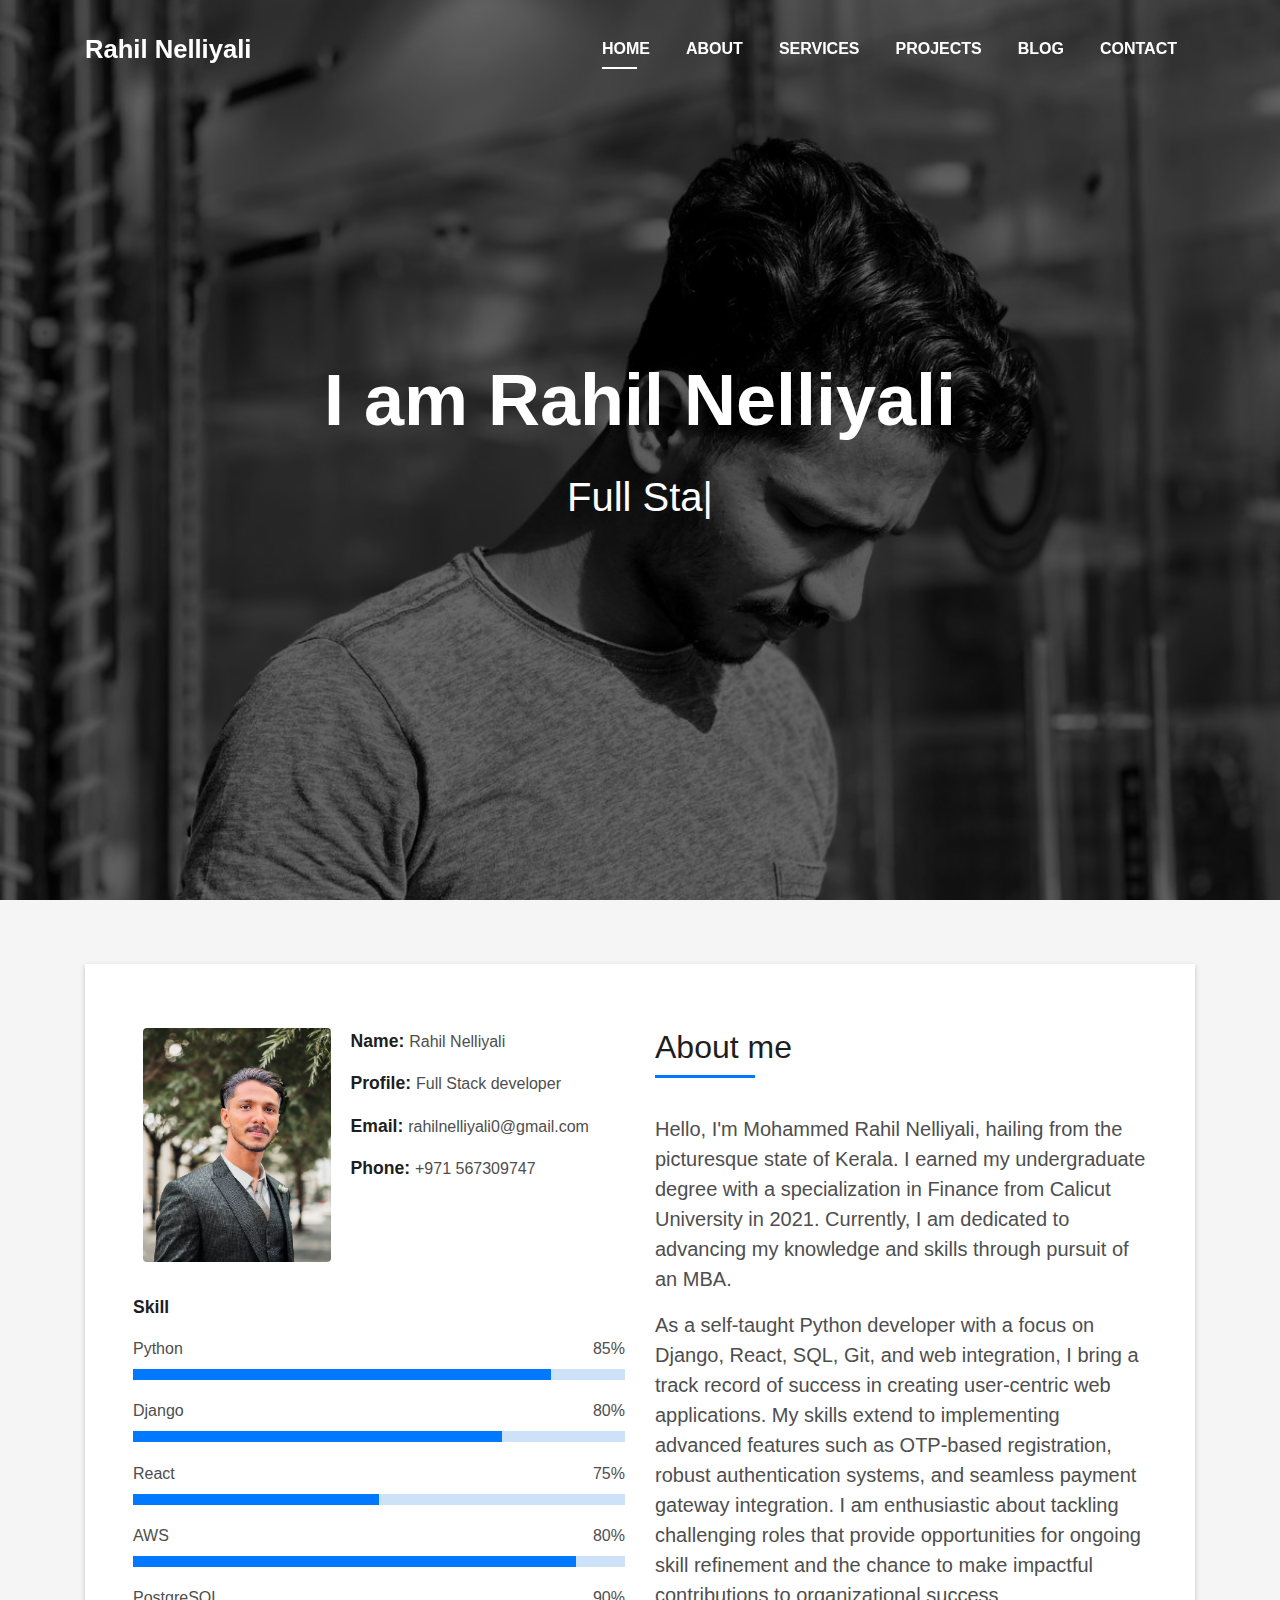
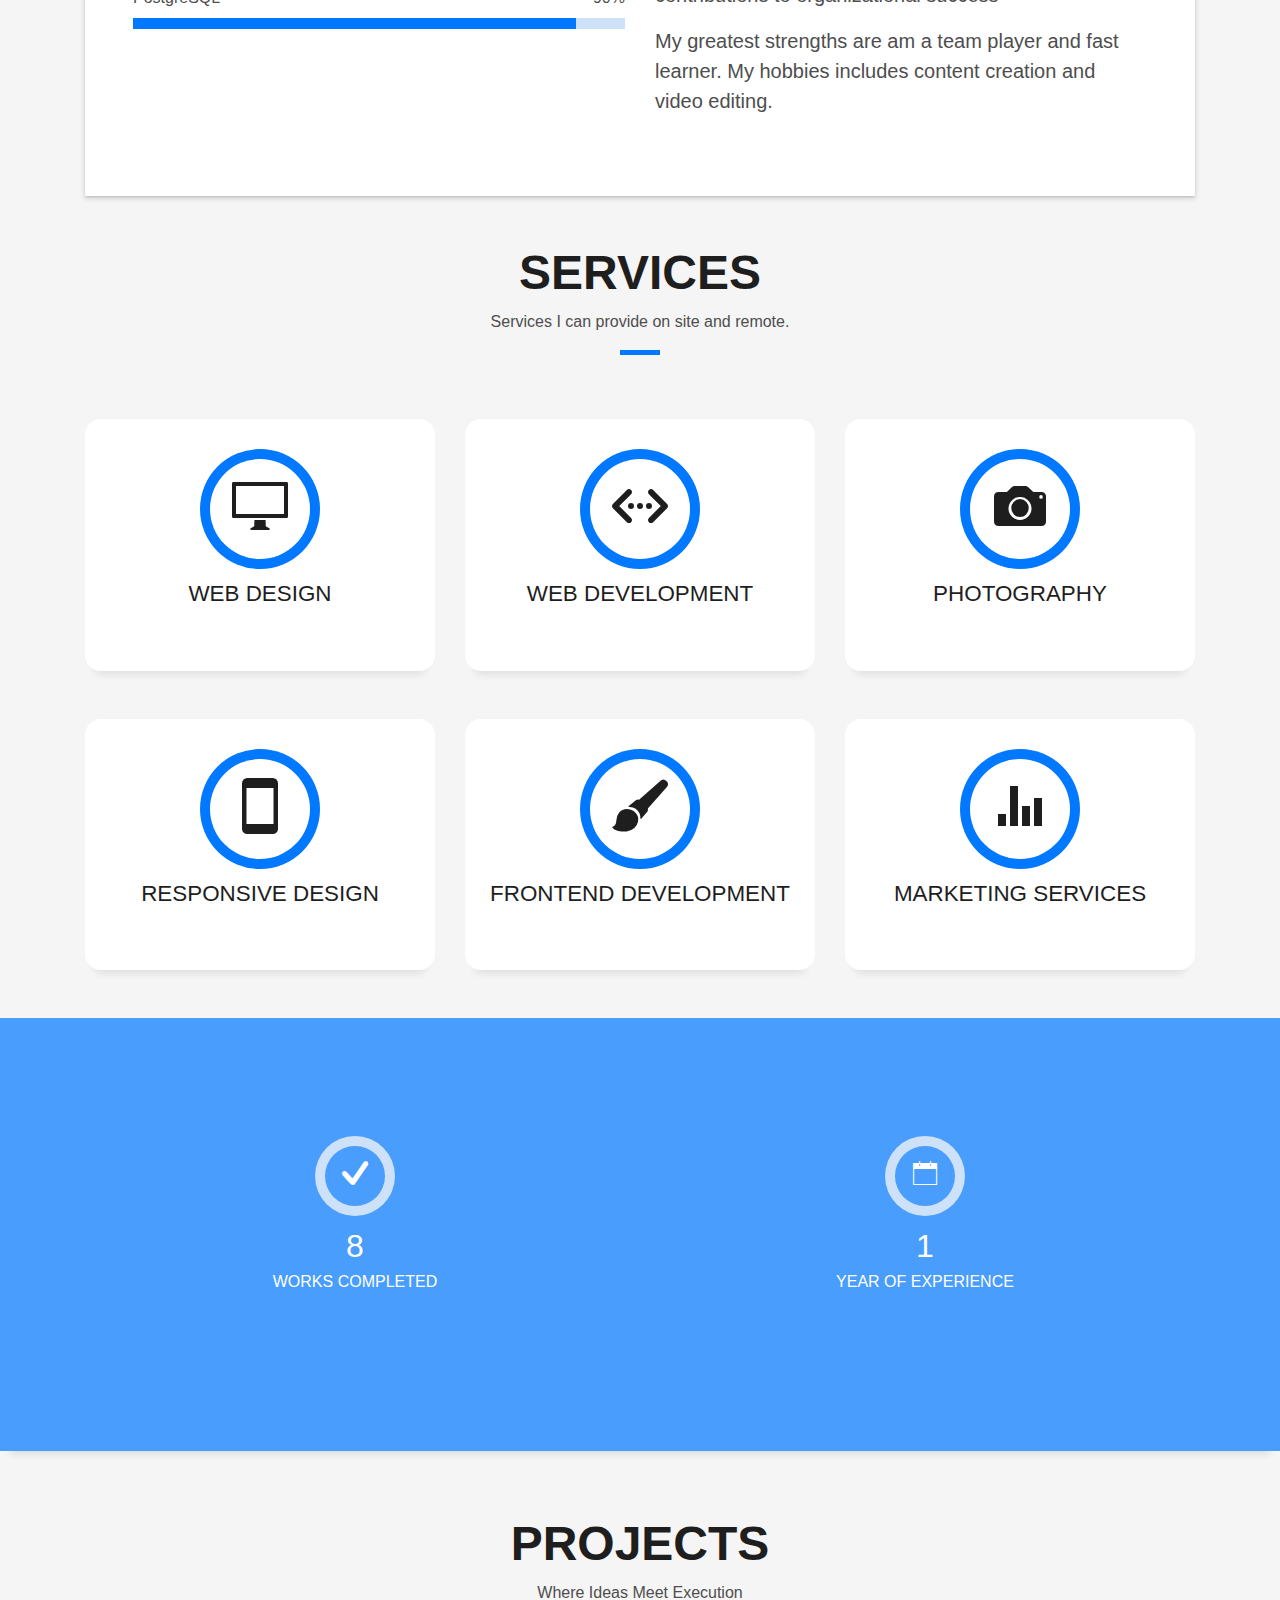
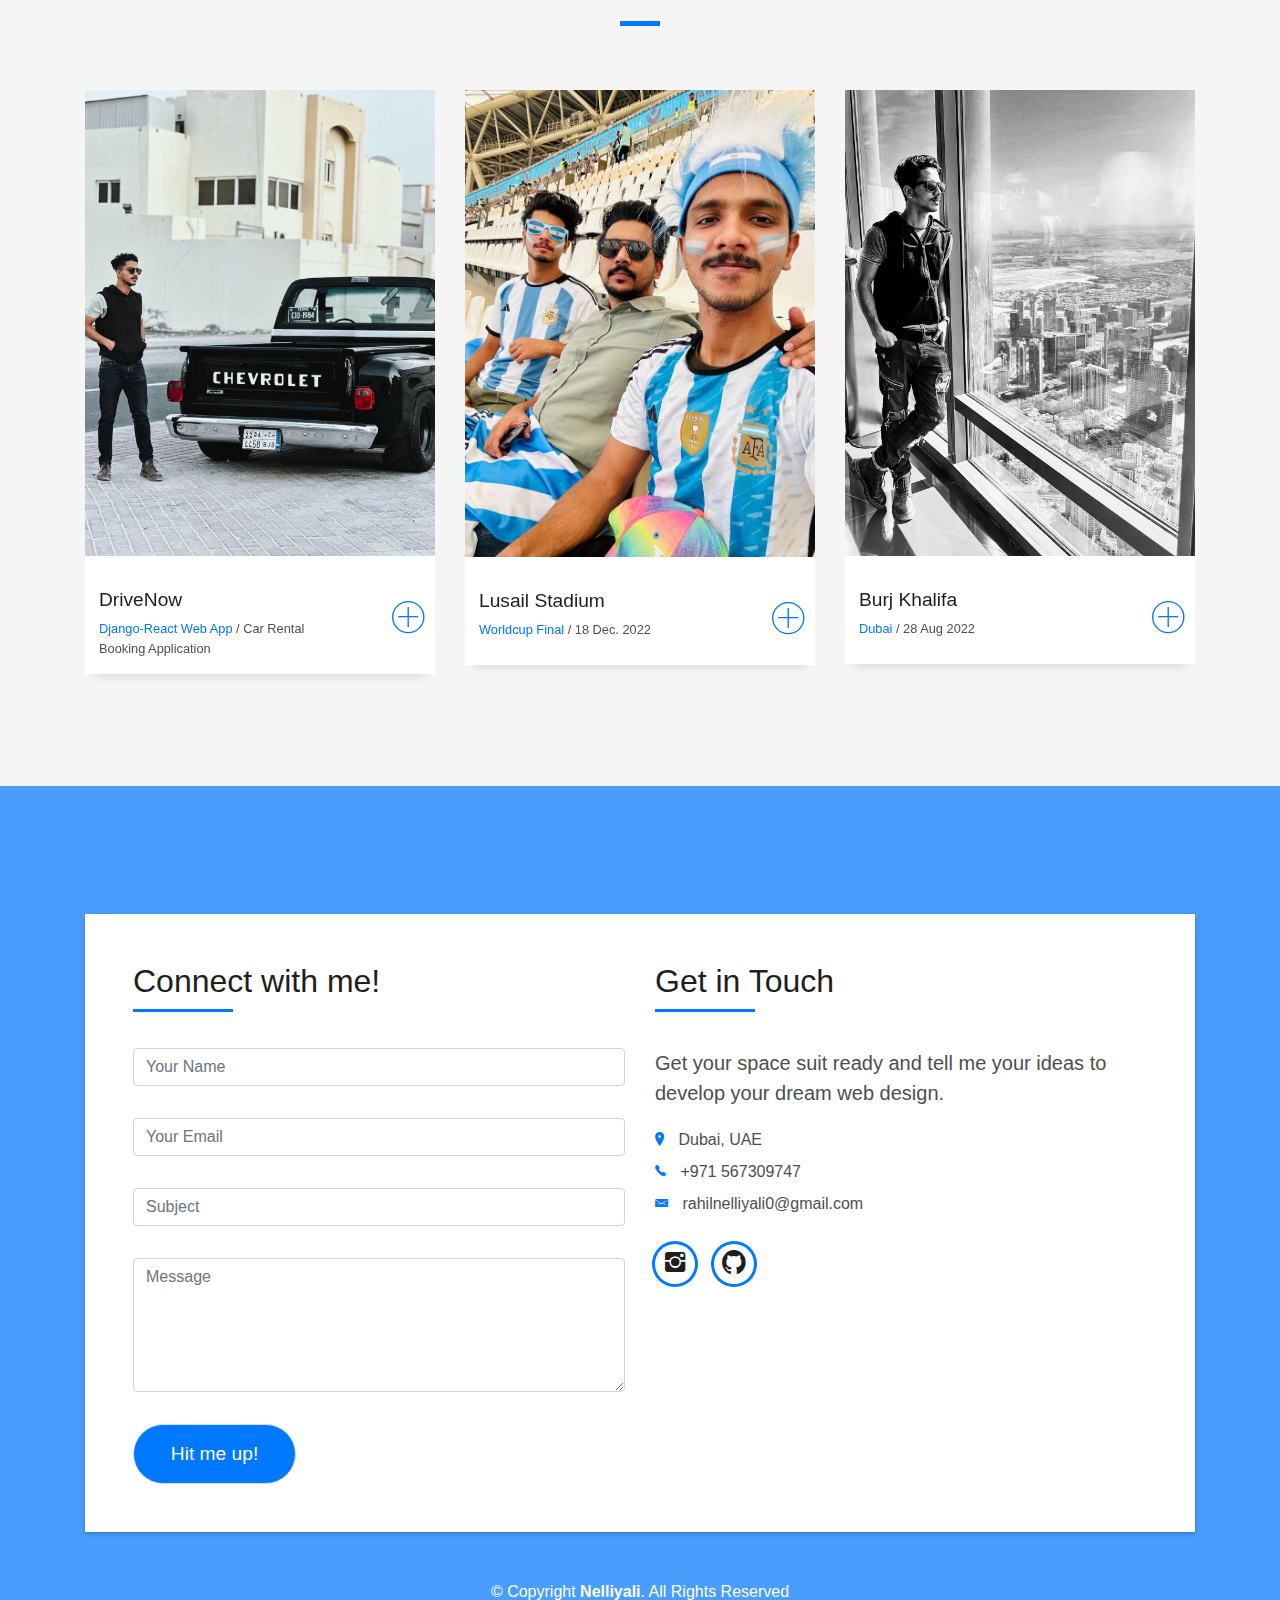
==== commit f46eb28d: "updations" ====
--- a/index.html
+++ b/index.html
@@ -315,16 +315,16 @@
       <div class="row">
         <div class="col-md-4">
           <div class="work-box">
-            <a href="img/work-1.jpeg" data-lightbox="gallery-mf">
+            <a href="https://drive-now-client.vercel.app" target="_blank" rel="noopener noreferrer">
               <div class="work-img">
                 <img src="img/work-1.jpeg" alt="" class="img-fluid">
               </div>
               <div class="work-content">
                 <div class="row">
                   <div class="col-sm-8">
-                    <h2 class="w-title">Doha</h2>
+                    <h2 class="w-title">DriveNow</h2>
                     <div class="w-more">
-                      <span class="w-ctegory">Qatar</span> / <span class="w-date">18 Nov. 2022</span>
+                      <span class="w-ctegory">Django-React Web App</span> / <span class="w-date">Car Rental Booking Application</span>
                     </div>
                   </div>
                   <div class="col-sm-4">
@@ -337,6 +337,7 @@
             </a>
           </div>
         </div>
+        
         <div class="col-md-4">
           <div class="work-box">
             <a href="img/work-2.jpeg" data-lightbox="gallery-mf">
@@ -396,129 +397,6 @@
   <!--/ Section Testimonials Star /-->
   
 
-  <!--/ Section Blog Star /-->
-  <section id="blog" class="blog-mf sect-pt4 route">
-    <div class="container">
-      <div class="row">
-        <div class="col-sm-12">
-          <div class="title-box text-center">
-            <h3 class="title-a">
-              Blog
-            </h3>
-            <p class="subtitle-a">
-              See some of my blogs below
-            </p>
-            <div class="line-mf"></div>
-          </div>
-        </div>
-      </div>
-      <div class="row">
-        <div class="col-md-4">
-          <div class="card card-blog">
-            <div class="card-img">
-              <a href="blog-single.html"><img src="img/post-1.jpeg" alt="" class="img-fluid"></a>
-            </div>
-            <div class="card-body">
-              <div class="card-category-box">
-                <div class="card-category">
-                  <h6 class="category">Travel</h6>
-                </div>
-              </div>
-              <h3 class="card-title"><a href="blog-single.html">See more ideas about Travel</a></h3>
-              <p class="card-description">
-                Go for a worldcup which is happening 
-                once every 4 years. Save atleast 
-                some pennies so you can
-                afford to watch atleast  a match
-               
-              </p>
-            </div>
-            <div class="card-footer">
-              <div class="post-author">
-                <a href="#">
-                  <img src="img/testimonial-2.PNG" alt="" class="avatar rounded-circle">
-                  <span class="author">Rahil Nelliyali</span>
-                </a>
-              </div>
-              <div class="post-date">
-                <span class="ion-ios-clock-outline"></span> 10 min
-              </div>
-            </div>
-          </div>
-        </div>
-        <div class="col-md-4">
-          <div class="card card-blog">
-            <div class="card-img">
-              <a href="blog-single.html"><img src="img/post-2.jpg" alt="" class="img-fluid"></a>
-            </div>
-            <div class="card-body">
-              <div class="card-category-box">
-                <div class="card-category">
-                  <h6 class="category">Gaming</h6>
-                </div>
-              </div>
-              <h3 class="card-title"><a href="blog-single.html">See more ideas about Gaming</a></h3>
-              <p class="card-description">
-                Go for a worldcup which is happening 
-                once every 4 years. Save atleast 
-                some pennies so you can
-                afford to watch atleast  a match
-                Go for a worldcup which is happening 
-                once every 4 years. Save atleast 
-                some pennies so you can
-                afford to watch atleast  a match
-                afford to watch atleast  a match
-              </p>
-            </div>
-            <div class="card-footer">
-              <div class="post-author">
-                <a href="#">
-                  <img src="img/testimonial-2.PNG" alt="" class="avatar rounded-circle">
-                  <span class="author">Rahil Nelliyali</span>
-                </a>
-              </div>
-              <div class="post-date">
-                <span class="ion-ios-clock-outline"></span> 10 min
-              </div>
-            </div>
-          </div>
-        </div>
-        <div class="col-md-4">
-          <div class="card card-blog">
-            <div class="card-img">
-              <a href="blog-single.html"><img src="img/post-3.jpg" alt="" class="img-fluid"></a>
-            </div>
-            <div class="card-body">
-              <div class="card-category-box">
-                <div class="card-category">
-                  <h6 class="category">Python</h6>
-                </div>
-              </div>
-              <h3 class="card-title"><a href="blog-single.html">See more about Python</a></h3>
-              <p class="card-description">
-                Go for a worldcup which is happening 
-                once every 4 years. Save atleast 
-                some pennies so you can
-                afford to watch atleast  a match
-              </p>
-            </div>
-            <div class="card-footer">
-              <div class="post-author">
-                <a href="#">
-                  <img src="img/testimonial-2.PNG" alt="" class="avatar rounded-circle">
-                  <span class="author">Rahil Nelliyali</span>
-                </a>
-              </div>
-              <div class="post-date">
-                <span class="ion-ios-clock-outline"></span> 10 min
-              </div>
-            </div>
-          </div>
-        </div>
-      </div>
-    </div>
-  </section>
-  <!--/ Section Blog End /-->
 
   <!--/ Section Contact-Footer Star /-->
   <section class="paralax-mf footer-paralax bg-image sect-mt4 route" style="background-image: url(img/overlay-bg.jpg)">
@@ -582,15 +460,14 @@
                       Get your space suit ready and tell me your ideas to develop your dream web design.
                     </p>
                     <ul class="list-ico">
-                      <li><span class="ion-ios-location"></span> Kinfra Technopark, Calicut, Kerala</li>
-                      <li><span class="ion-ios-telephone"></span> +91 80898 53052</li>
+                      <li><span class="ion-ios-location"></span> Dubai, UAE</li>
+                      <li><span class="ion-ios-telephone"></span> +971 567309747</li>
                       <li><span class="ion-email"></span> rahilnelliyali0@gmail.com</li>
                     </ul>
                   </div>
                   <div class="socials">
                     <ul>
-                      <li><a href="https://www.youtube.com/c/RahilNelliyali"><span class="ico-circle"><i class="ion-social-youtube"></i></span></a></li>
-                      <li><a href="https://instagram.com/rahilnelliyali?igshid=YmMyMTA2M2Y="><span class="ico-circle"><i class="ion-social-instagram"></i></span></a></li>
+                      <li><a href="https://www.linkedin.com/in/rahil-nelliyali/"><span class="ico-circle"><i class="ion-social-instagram"></i></span></a></li>
                       <li><a href="https://github.com/Rahil-Nelliyali"><span class="ico-circle"><i class="ion-social-github"></i></span></a></li>
                      
                     </ul>
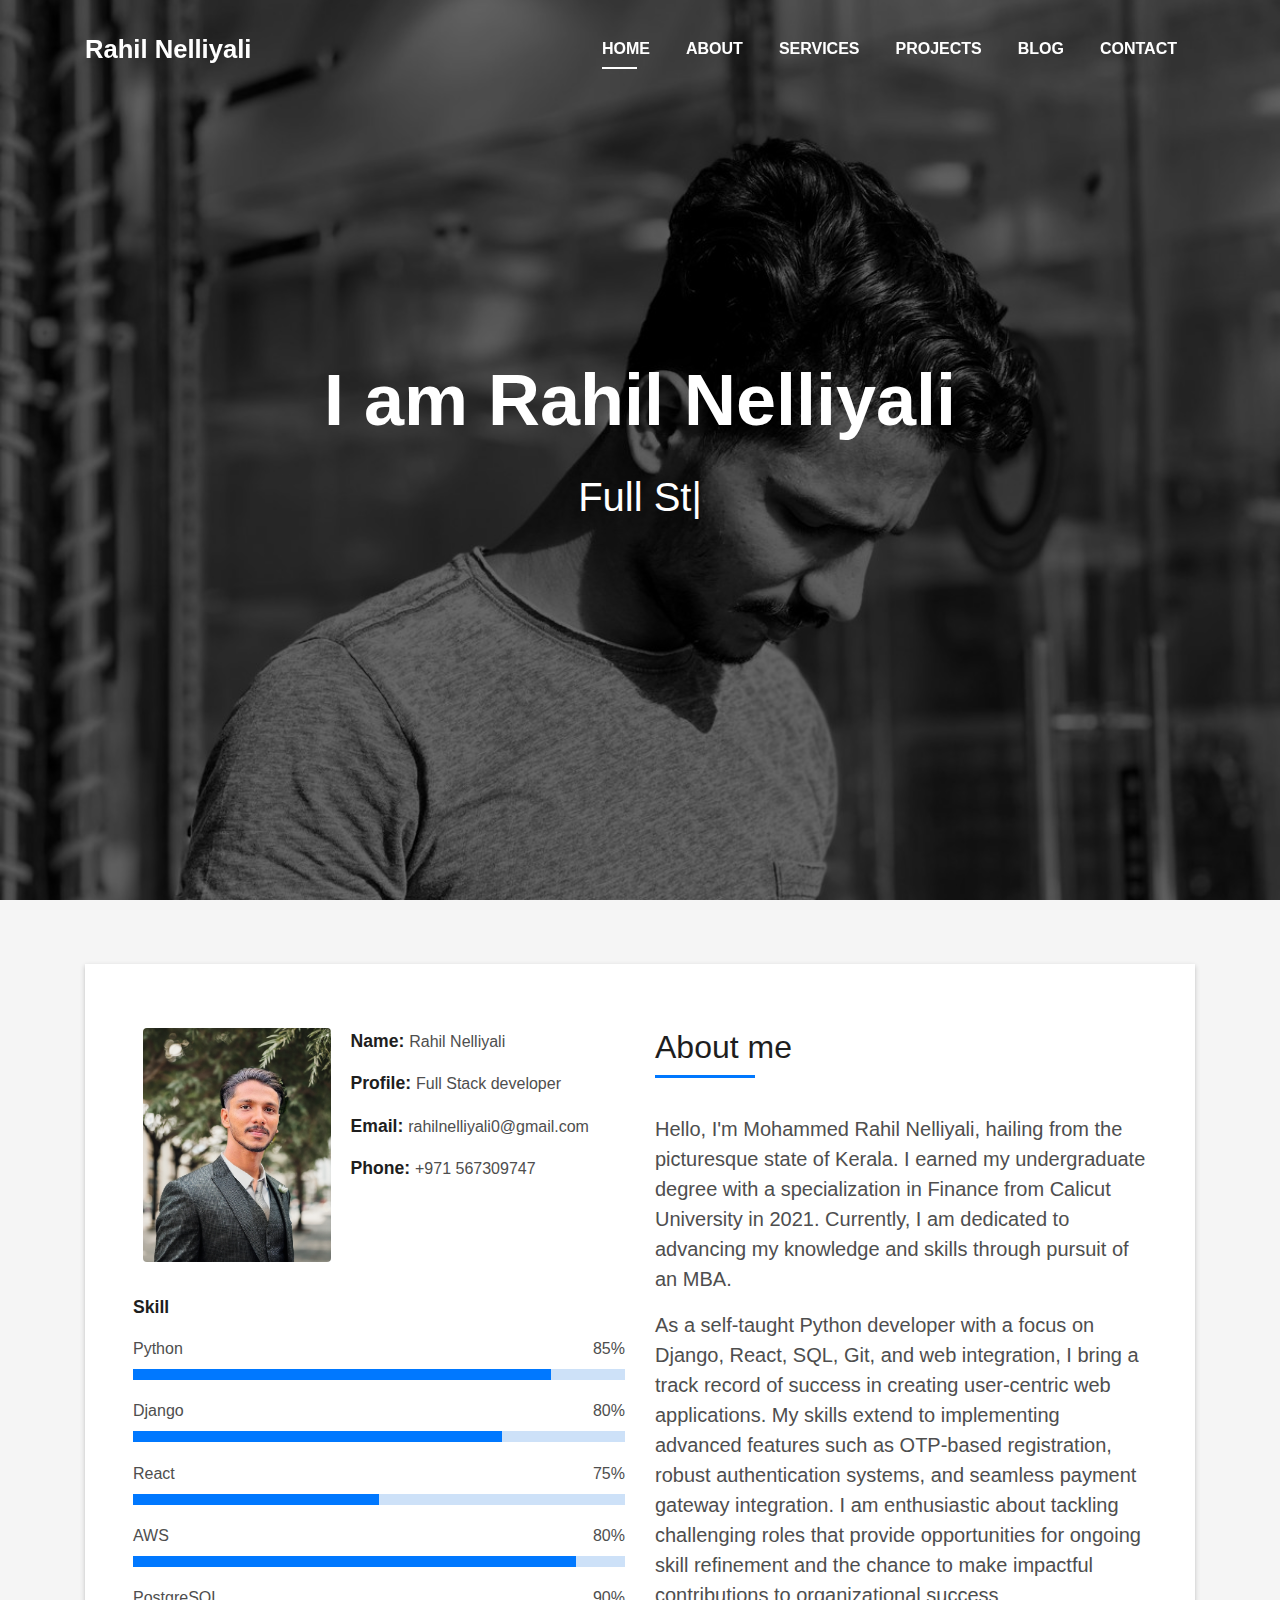
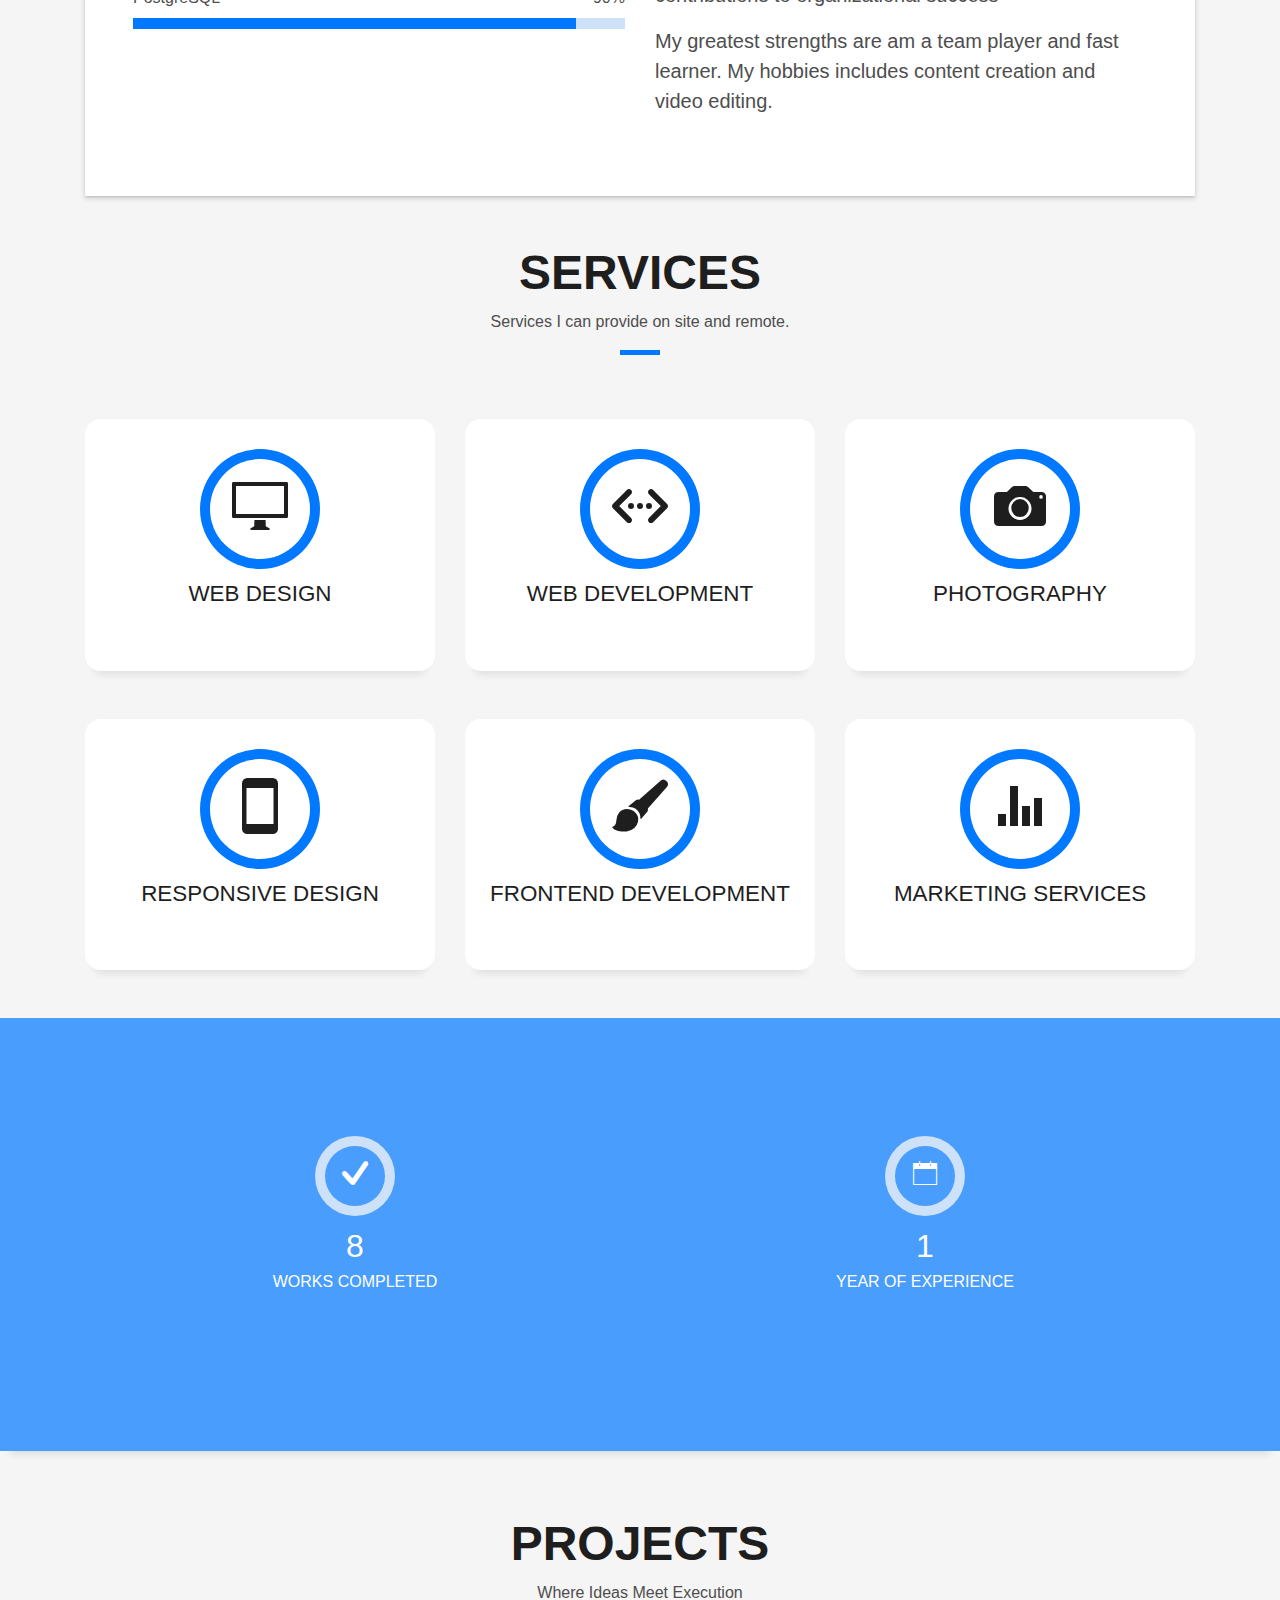
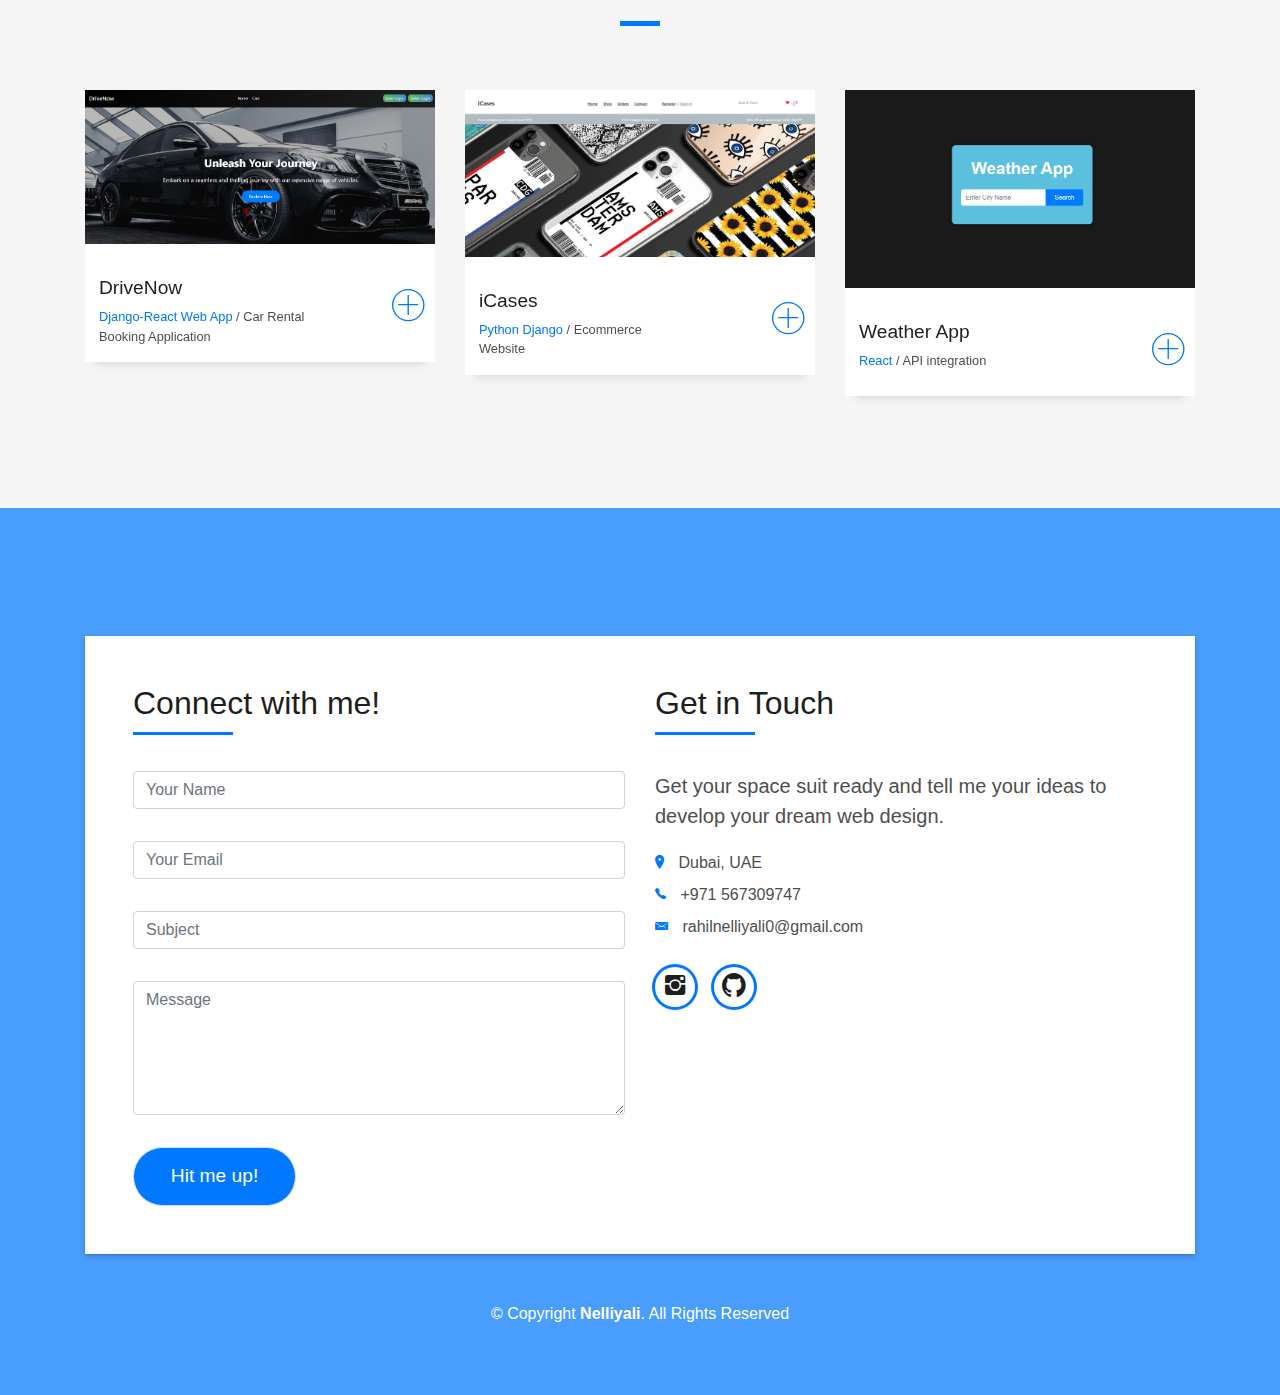
==== commit 8cb42d78: "updations" ====
--- a/index.html
+++ b/index.html
@@ -317,7 +317,7 @@
           <div class="work-box">
             <a href="https://drive-now-client.vercel.app" target="_blank" rel="noopener noreferrer">
               <div class="work-img">
-                <img src="img/work-1.jpeg" alt="" class="img-fluid">
+                <img src="img/work-1.png" alt="" class="img-fluid">
               </div>
               <div class="work-content">
                 <div class="row">
@@ -340,16 +340,16 @@
         
         <div class="col-md-4">
           <div class="work-box">
-            <a href="img/work-2.jpeg" data-lightbox="gallery-mf">
+            <a href="https://icases.onrender.com/" target="_blank" rel="noopener noreferrer">
               <div class="work-img">
-                <img src="img/work-2.jpeg" alt="" class="img-fluid">
+                <img src="img/work-2.png" alt="" class="img-fluid">
               </div>
               <div class="work-content">
                 <div class="row">
                   <div class="col-sm-8">
-                    <h2 class="w-title">Lusail Stadium</h2>
+                    <h2 class="w-title">iCases</h2>
                     <div class="w-more">
-                      <span class="w-ctegory">Worldcup Final</span> / <span class="w-date">18 Dec. 2022</span>
+                      <span class="w-ctegory">Python Django</span> / <span class="w-date">Ecommerce Website</span>
                     </div>
                   </div>
                   <div class="col-sm-4">
@@ -364,16 +364,16 @@
         </div>
         <div class="col-md-4">
           <div class="work-box">
-            <a href="img/work-3.jpeg" data-lightbox="gallery-mf">
+            <a href="https://weather-app-iota-orpin.vercel.app/" target="_blank" rel="noopener noreferrer">
               <div class="work-img">
-                <img src="img/work-3.jpeg" alt="" class="img-fluid">
+                <img src="img/work-3.png" alt="" class="img-fluid">
               </div>
               <div class="work-content">
                 <div class="row">
                   <div class="col-sm-8">
-                    <h2 class="w-title">Burj Khalifa</h2>
+                    <h2 class="w-title">Weather App</h2>
                     <div class="w-more">
-                      <span class="w-ctegory">Dubai</span> / <span class="w-date">28 Aug 2022</span>
+                      <span class="w-ctegory">React</span> / <span class="w-date">API integration</span>
                     </div>
                   </div>
                   <div class="col-sm-4">
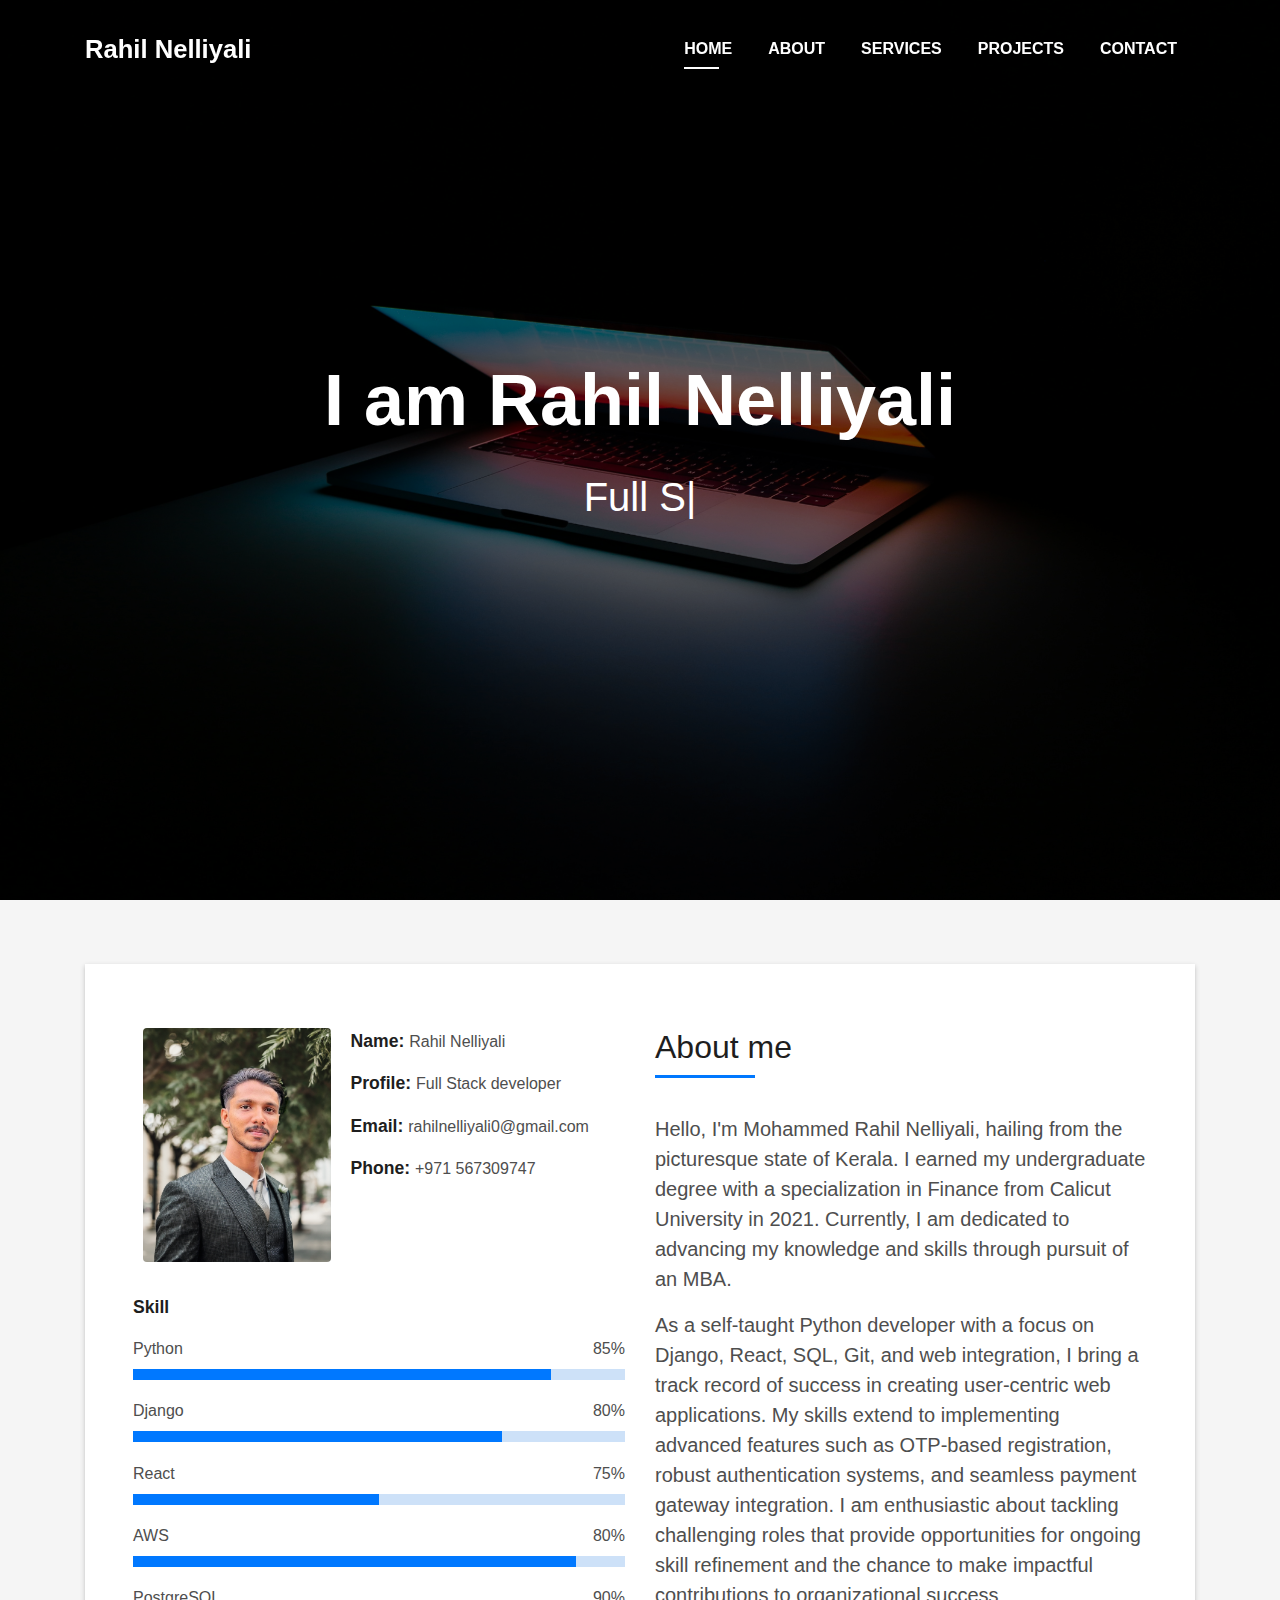
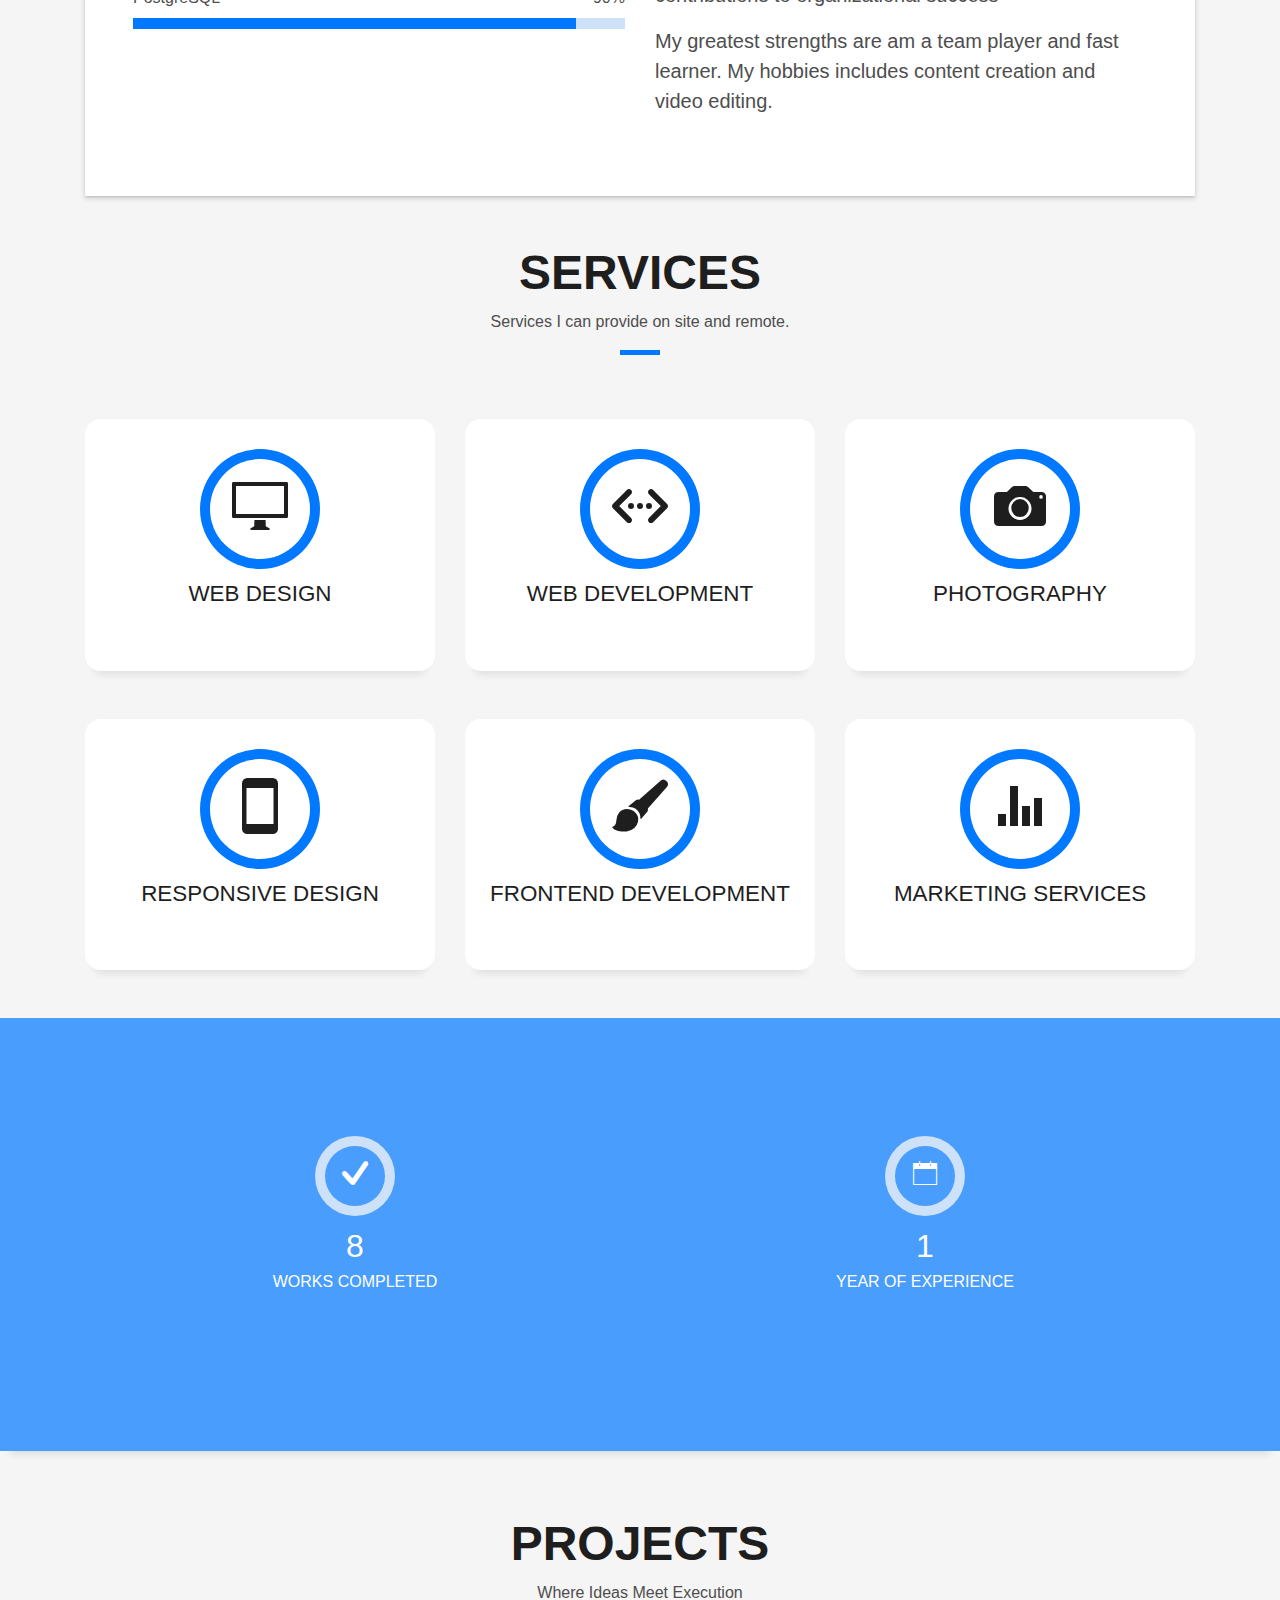
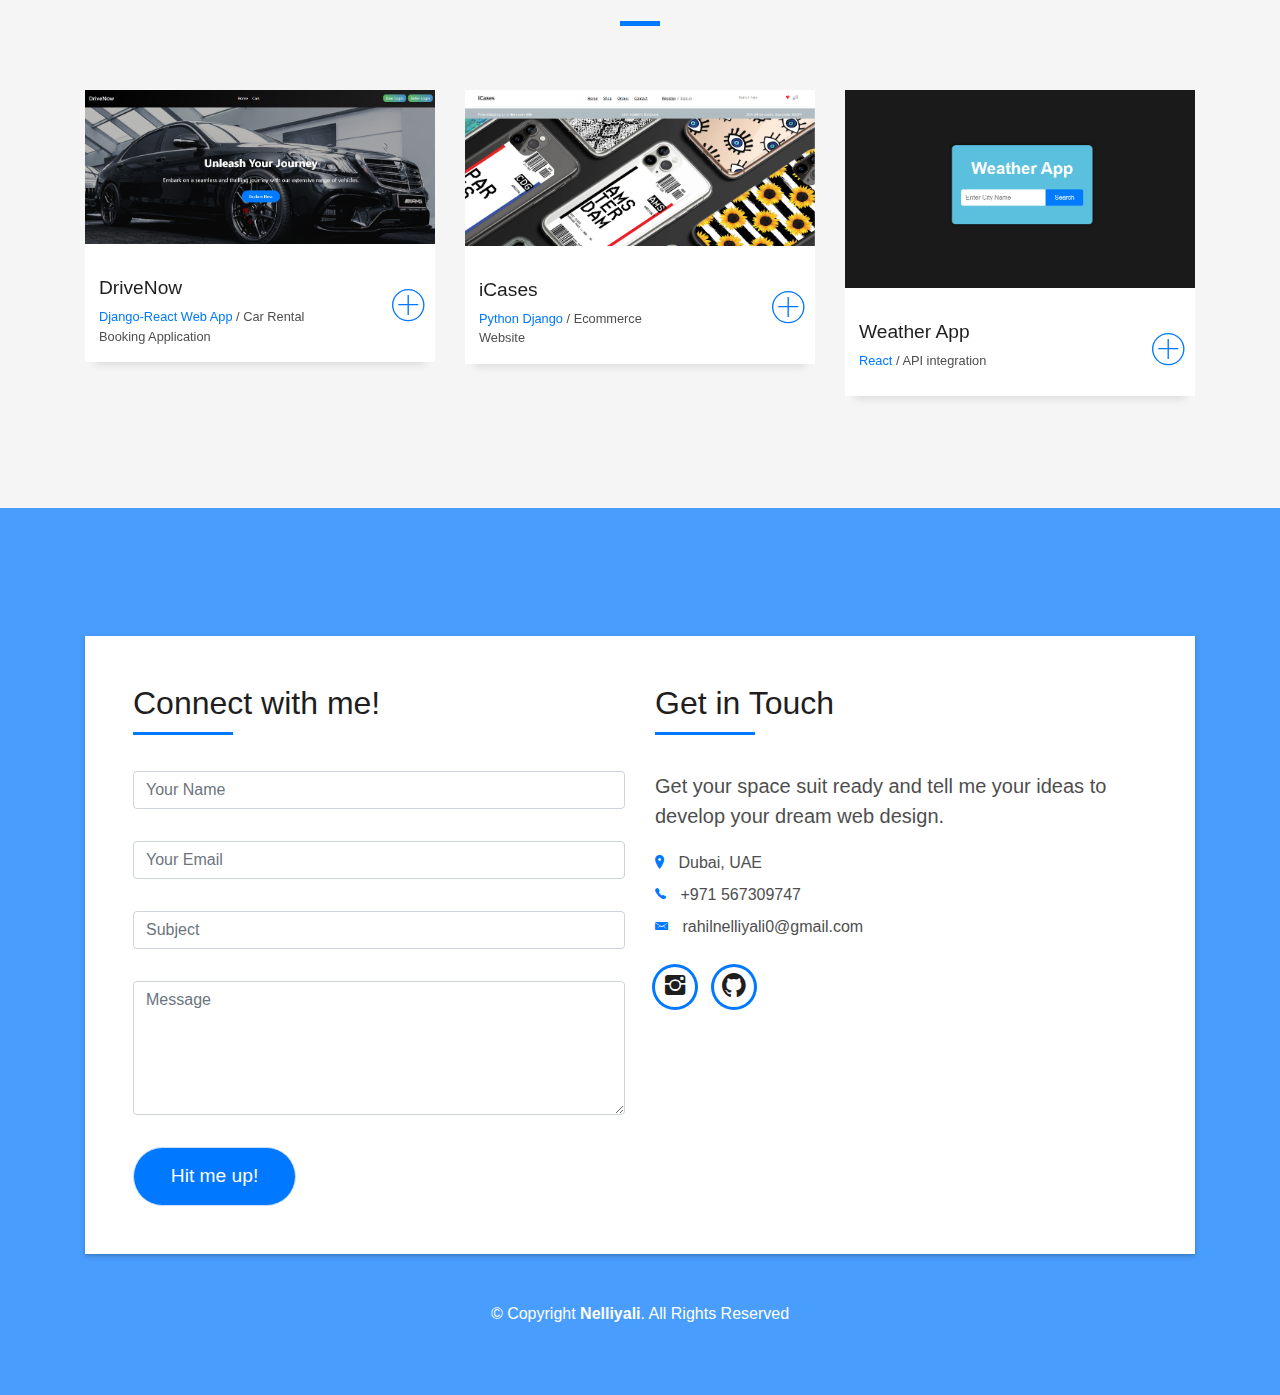
==== commit 74cdf099: "updations" ====
--- a/index.html
+++ b/index.html
@@ -58,9 +58,7 @@
           <li class="nav-item">
             <a class="nav-link js-scroll" href="#work">Projects</a>
           </li>
-          <li class="nav-item">
-            <a class="nav-link js-scroll" href="#blog">Blog</a>
-          </li>
+          
           <li class="nav-item">
             <a class="nav-link js-scroll" href="#contact">Contact</a>
           </li>
@@ -71,7 +69,7 @@
   <!--/ Nav End /-->
 
   <!--/ Intro Skew Star /-->
-  <div id="home" class="intro route bg-image" style="background-image: url(img/intro-bg.jpeg)">
+  <div id="home" class="intro route bg-image" style="background-image: url(img/intro-bgg.jpg)">
     <div class="overlay-itro"></div>
     <div class="intro-content display-table">
       <div class="table-cell">
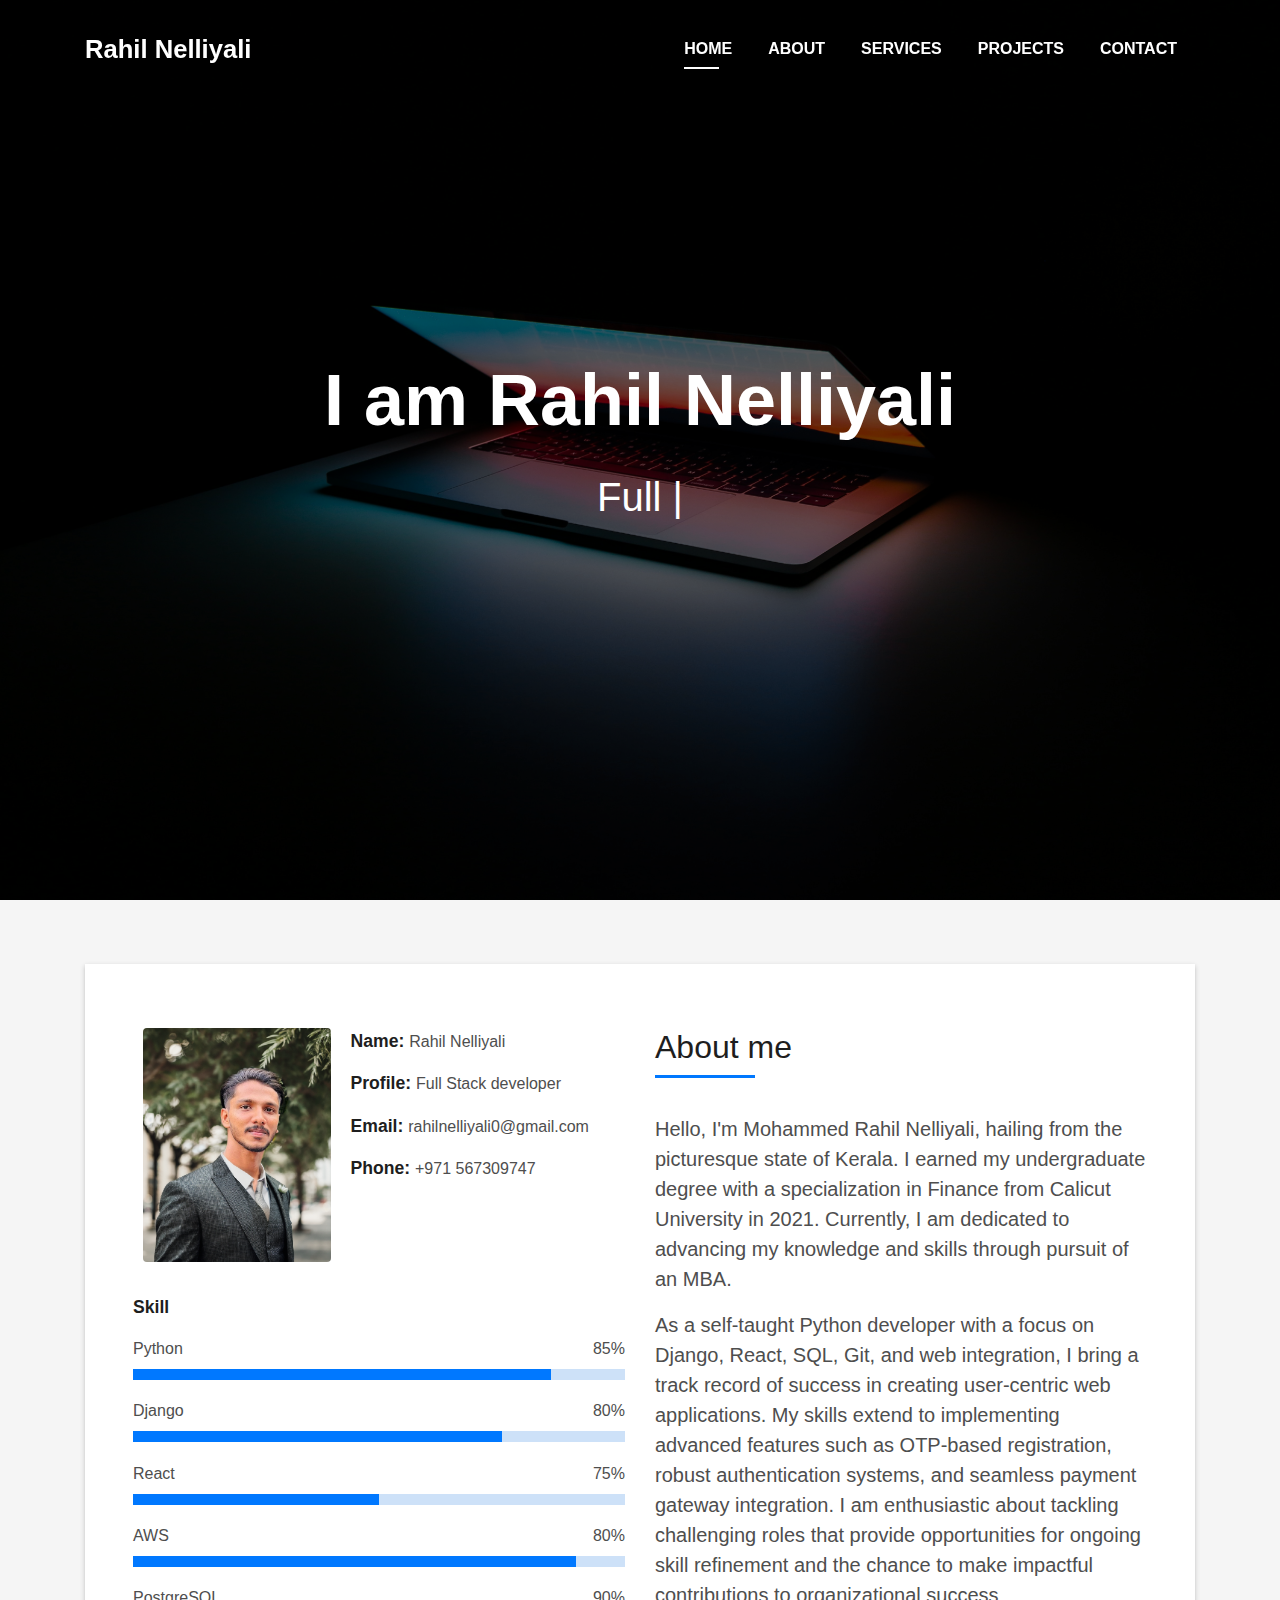
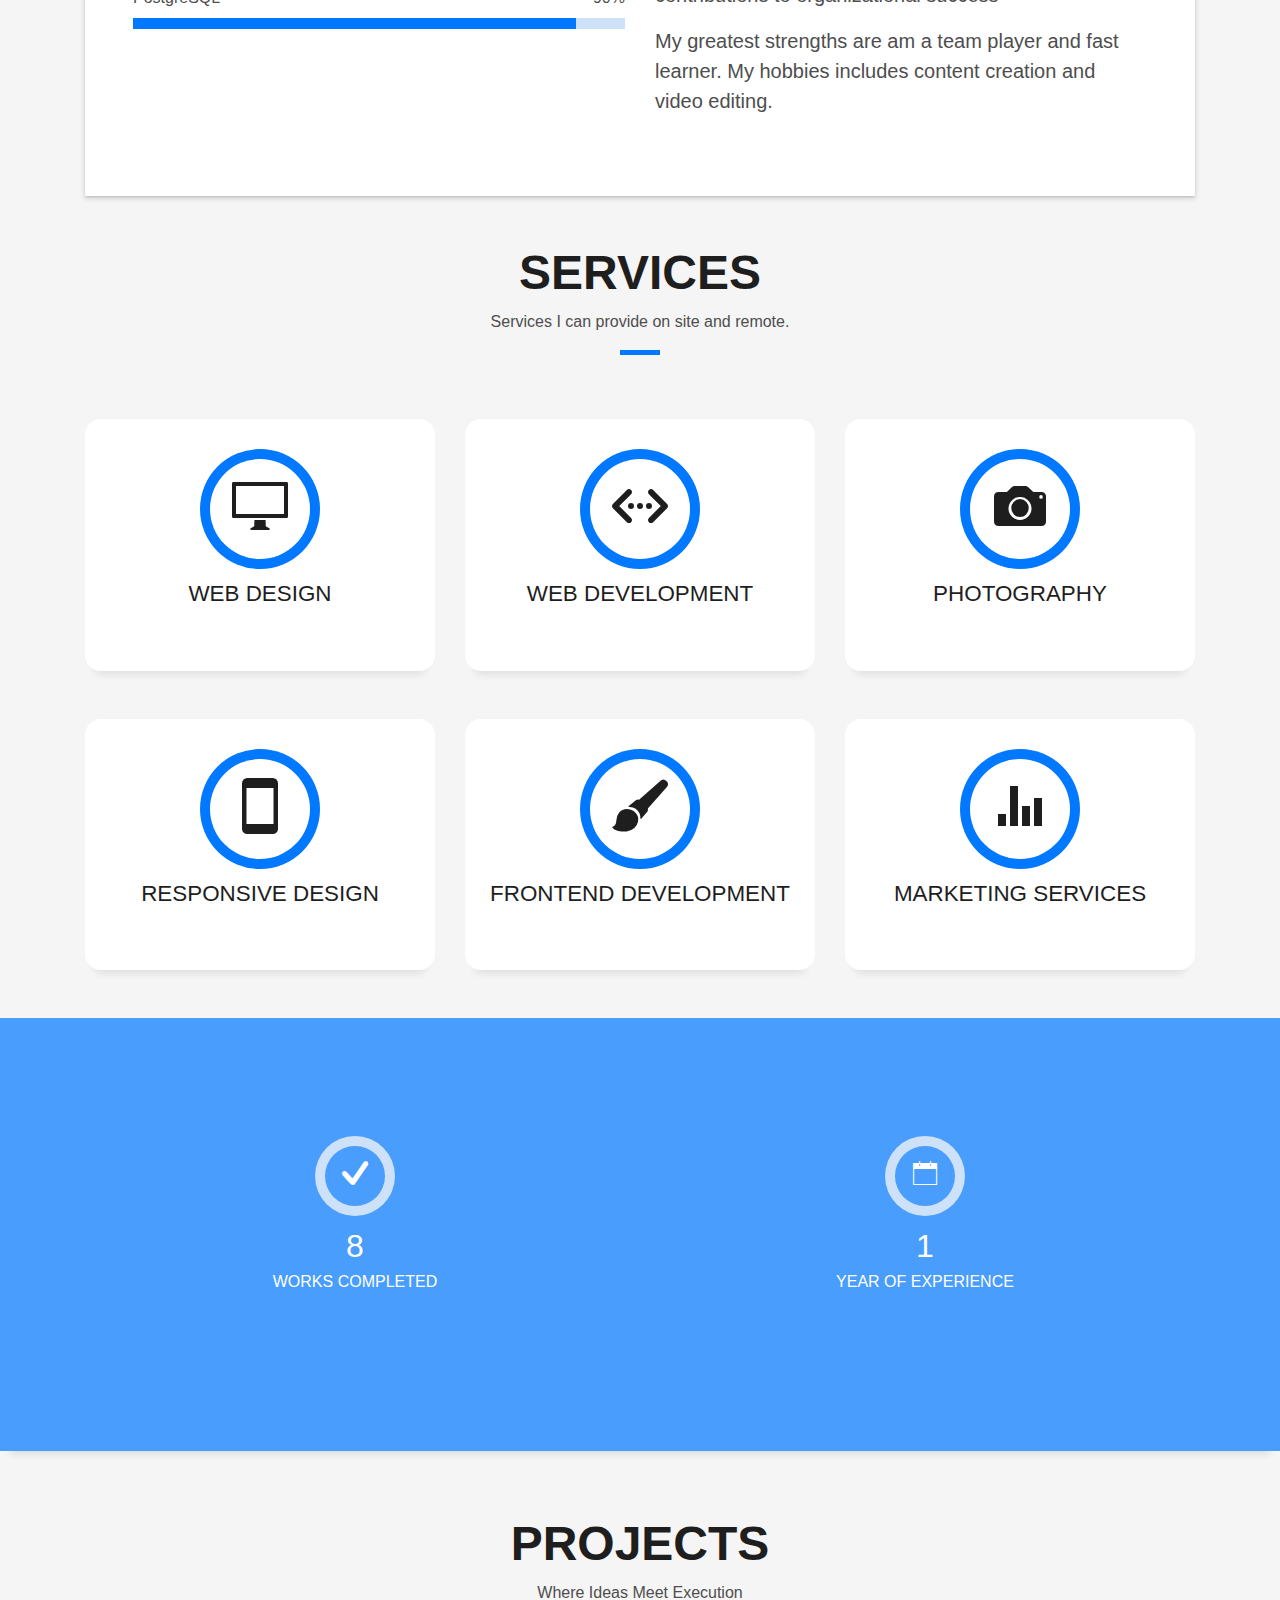
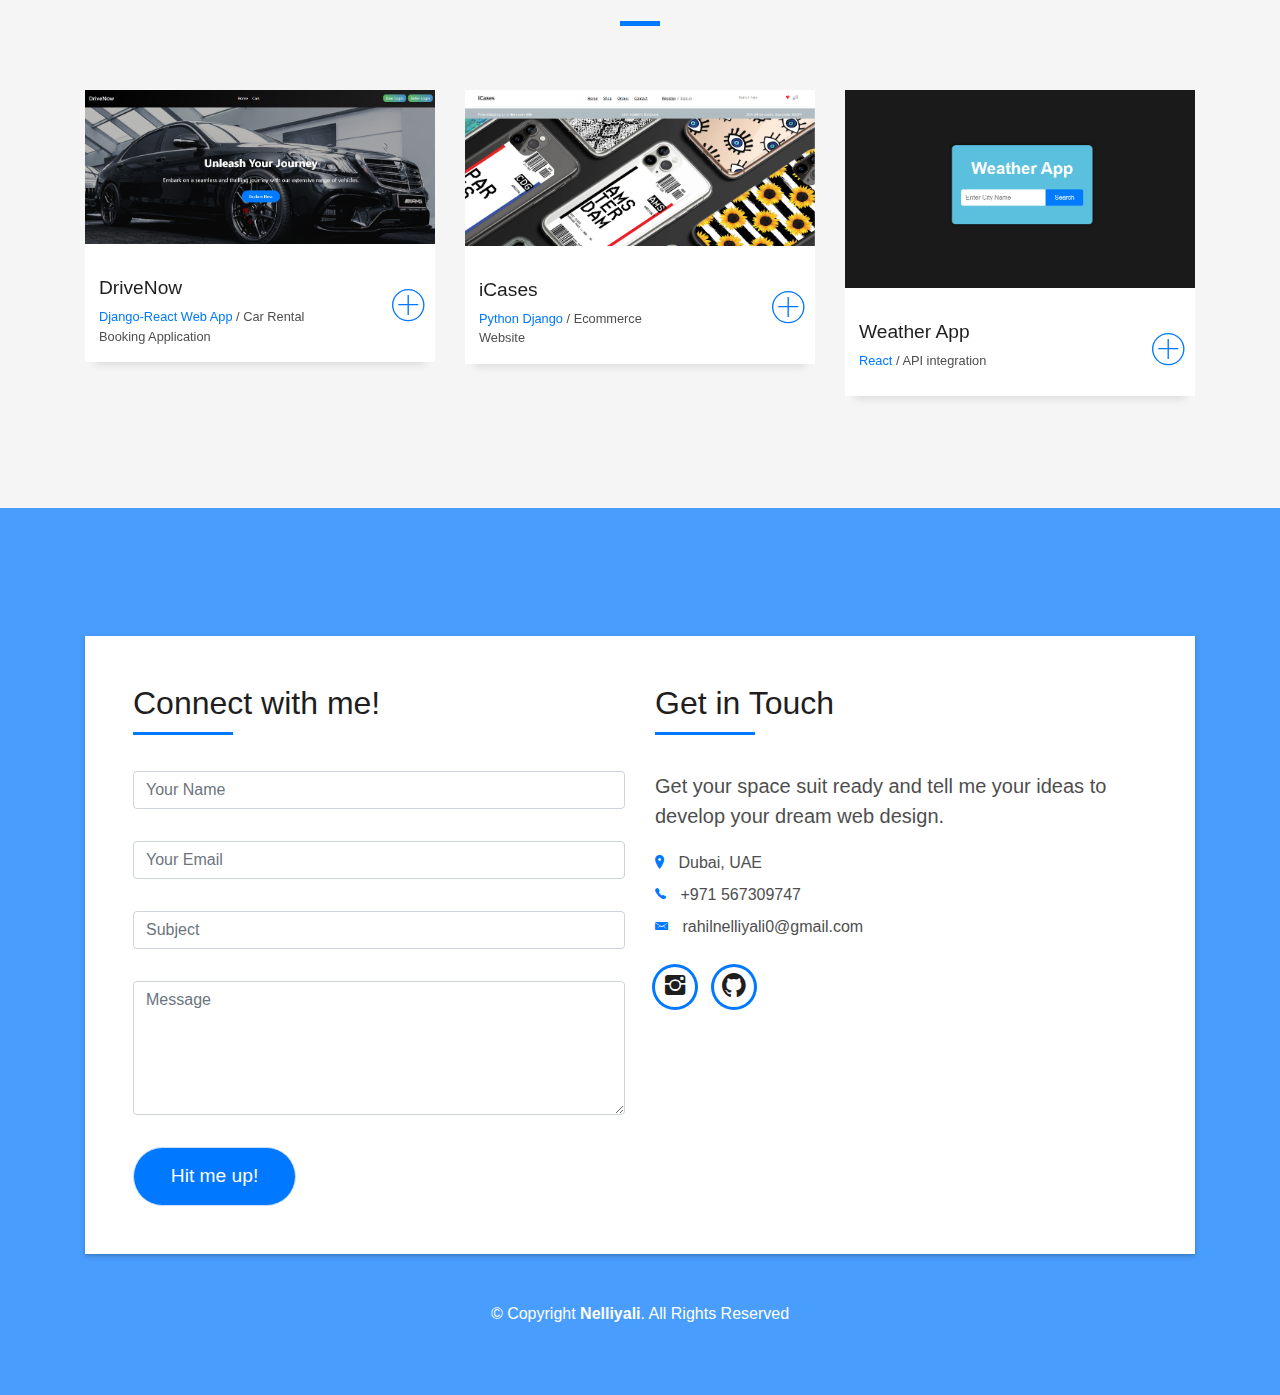
==== commit 03425f99: "updatinos" ====
--- a/index.html
+++ b/index.html
@@ -364,7 +364,7 @@
           <div class="work-box">
             <a href="https://weather-app-iota-orpin.vercel.app/" target="_blank" rel="noopener noreferrer">
               <div class="work-img">
-                <img src="img/work-3.png" alt="" class="img-fluid">
+                <img src="img/weather.png" alt="" class="img-fluid">
               </div>
               <div class="work-content">
                 <div class="row">
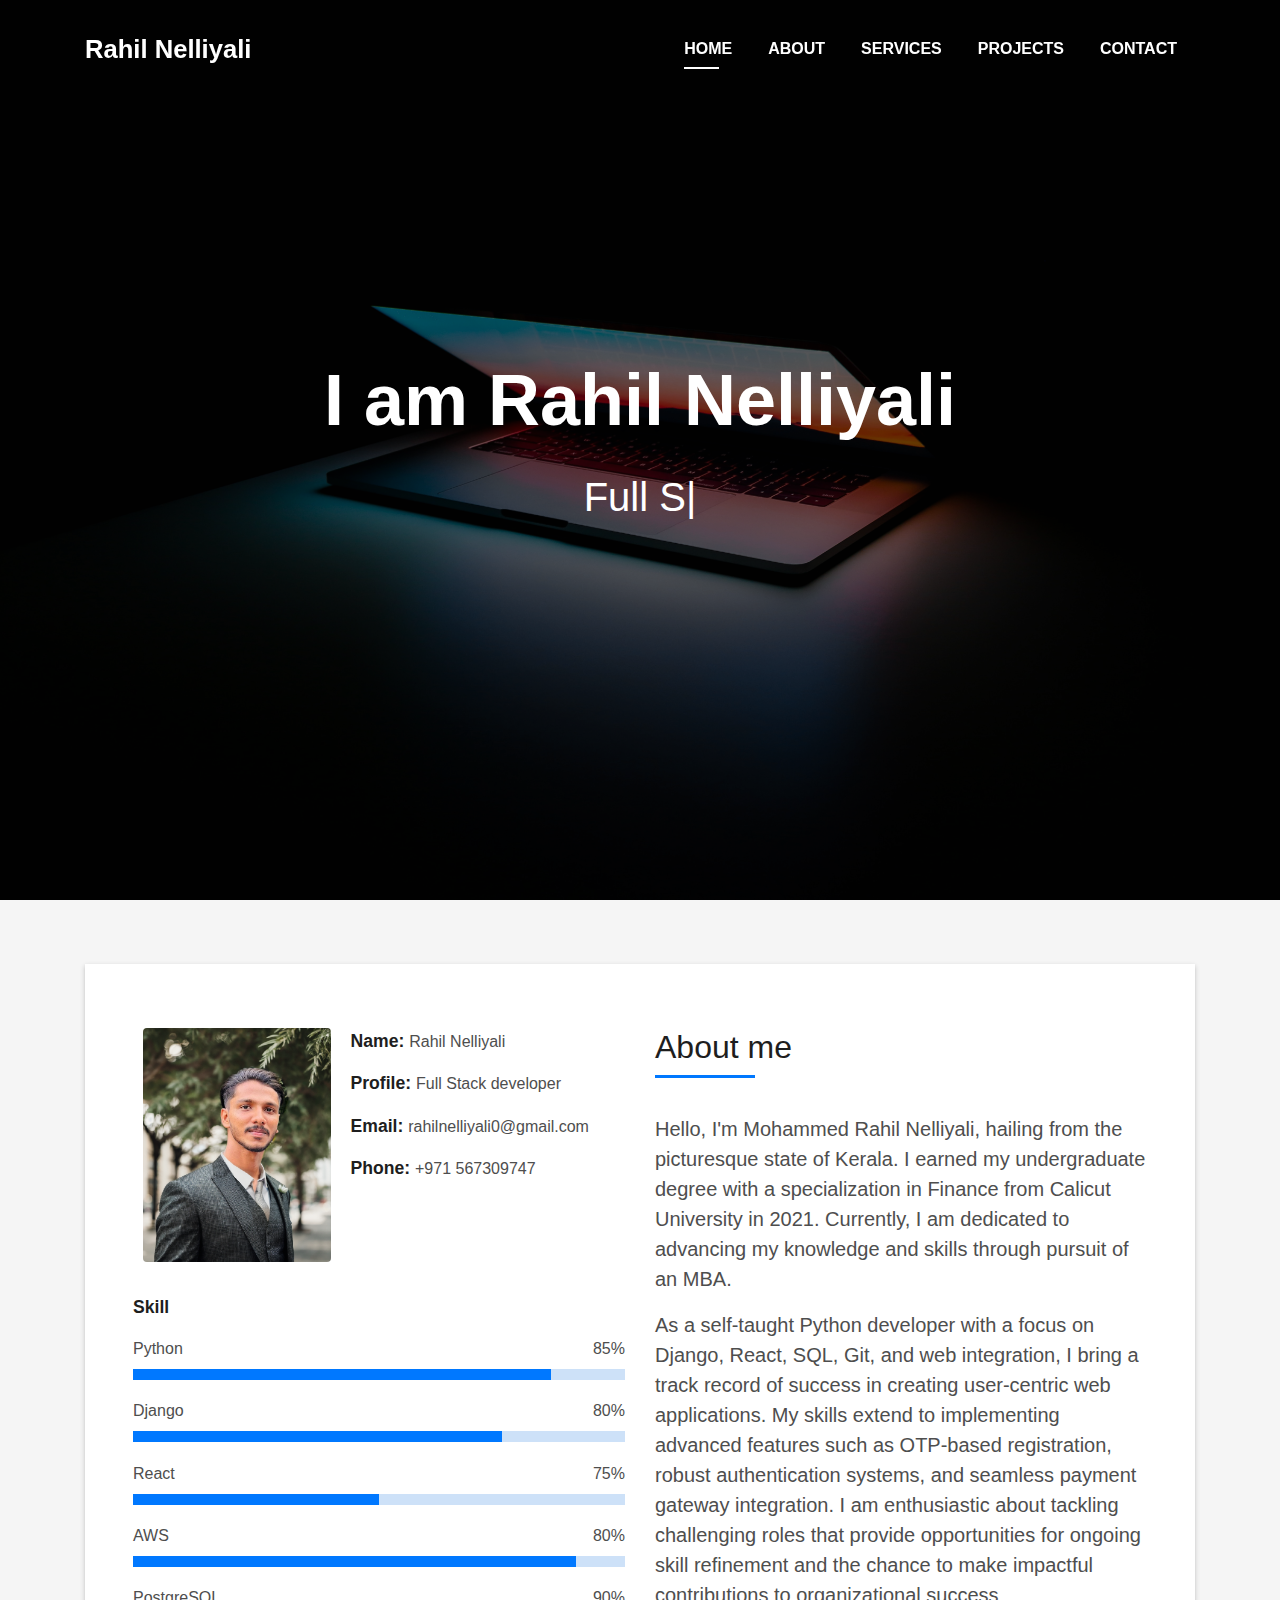
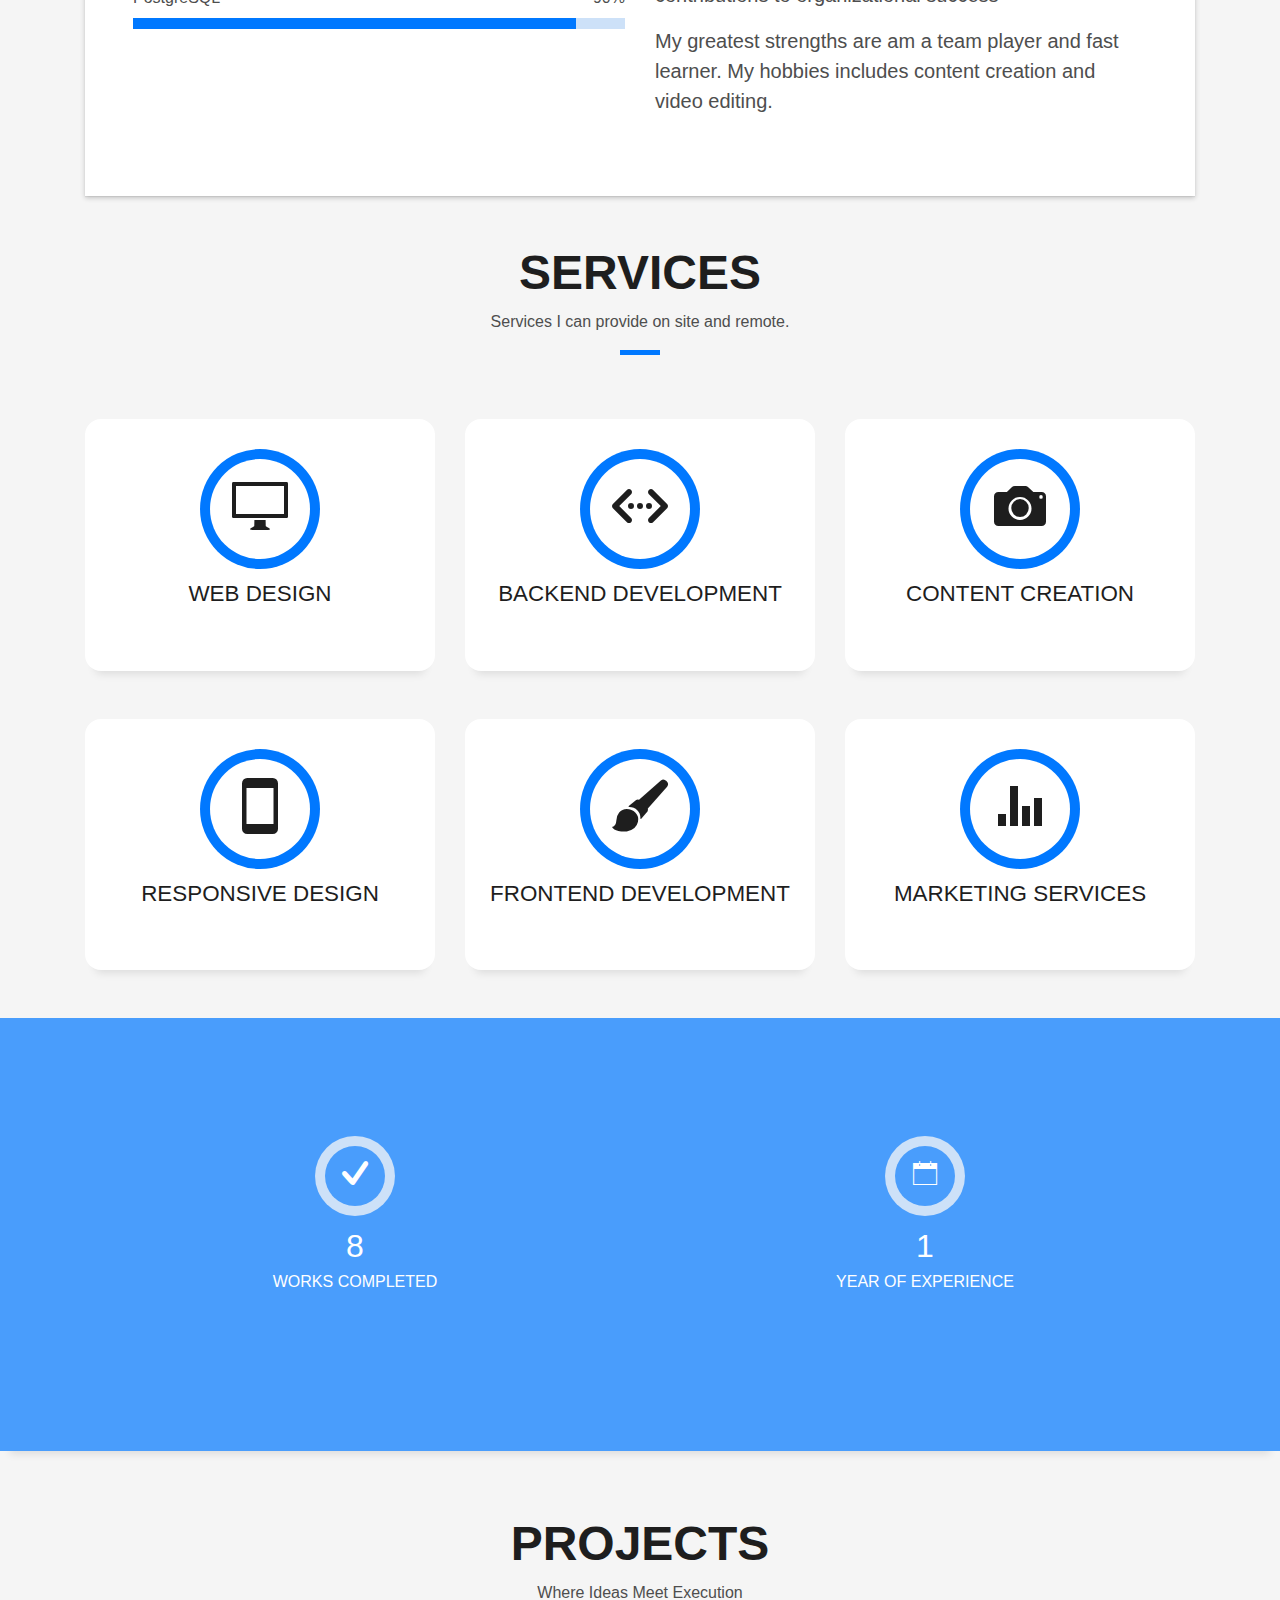
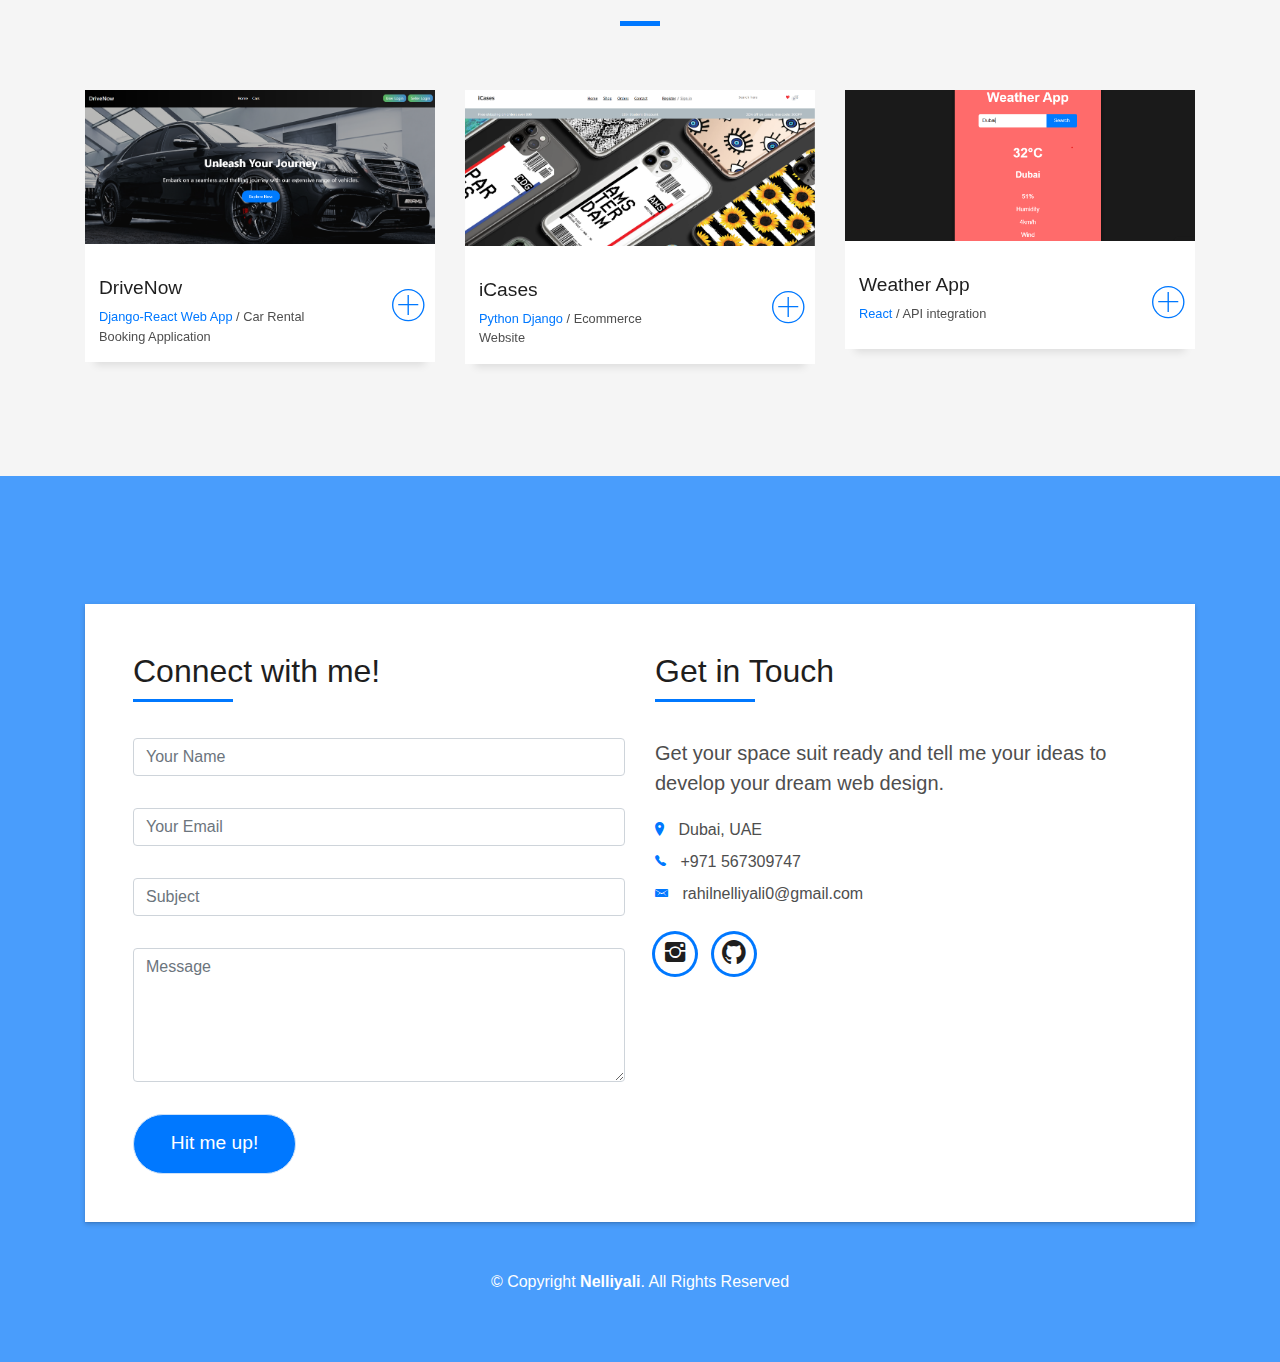
==== commit 16199ddb: "updations" ====
--- a/index.html
+++ b/index.html
@@ -198,7 +198,7 @@
               <span class="ico-circle"><i class="ion-code-working"></i></span>
             </div>
             <div class="service-content">
-              <h2 class="s-title">Web Development</h2>
+              <h2 class="s-title">Backend Development</h2>
               <p class="s-description text-center">
                 
               </p>
@@ -211,7 +211,7 @@
               <span class="ico-circle"><i class="ion-camera"></i></span>
             </div>
             <div class="service-content">
-              <h2 class="s-title">Photography</h2>
+              <h2 class="s-title">Content Creation</h2>
               <p class="s-description text-center">
                
               </p>
@@ -364,7 +364,7 @@
           <div class="work-box">
             <a href="https://weather-app-iota-orpin.vercel.app/" target="_blank" rel="noopener noreferrer">
               <div class="work-img">
-                <img src="img/weather.png" alt="" class="img-fluid">
+                <img src="img/weatherapp.png" alt="" class="img-fluid">
               </div>
               <div class="work-content">
                 <div class="row">
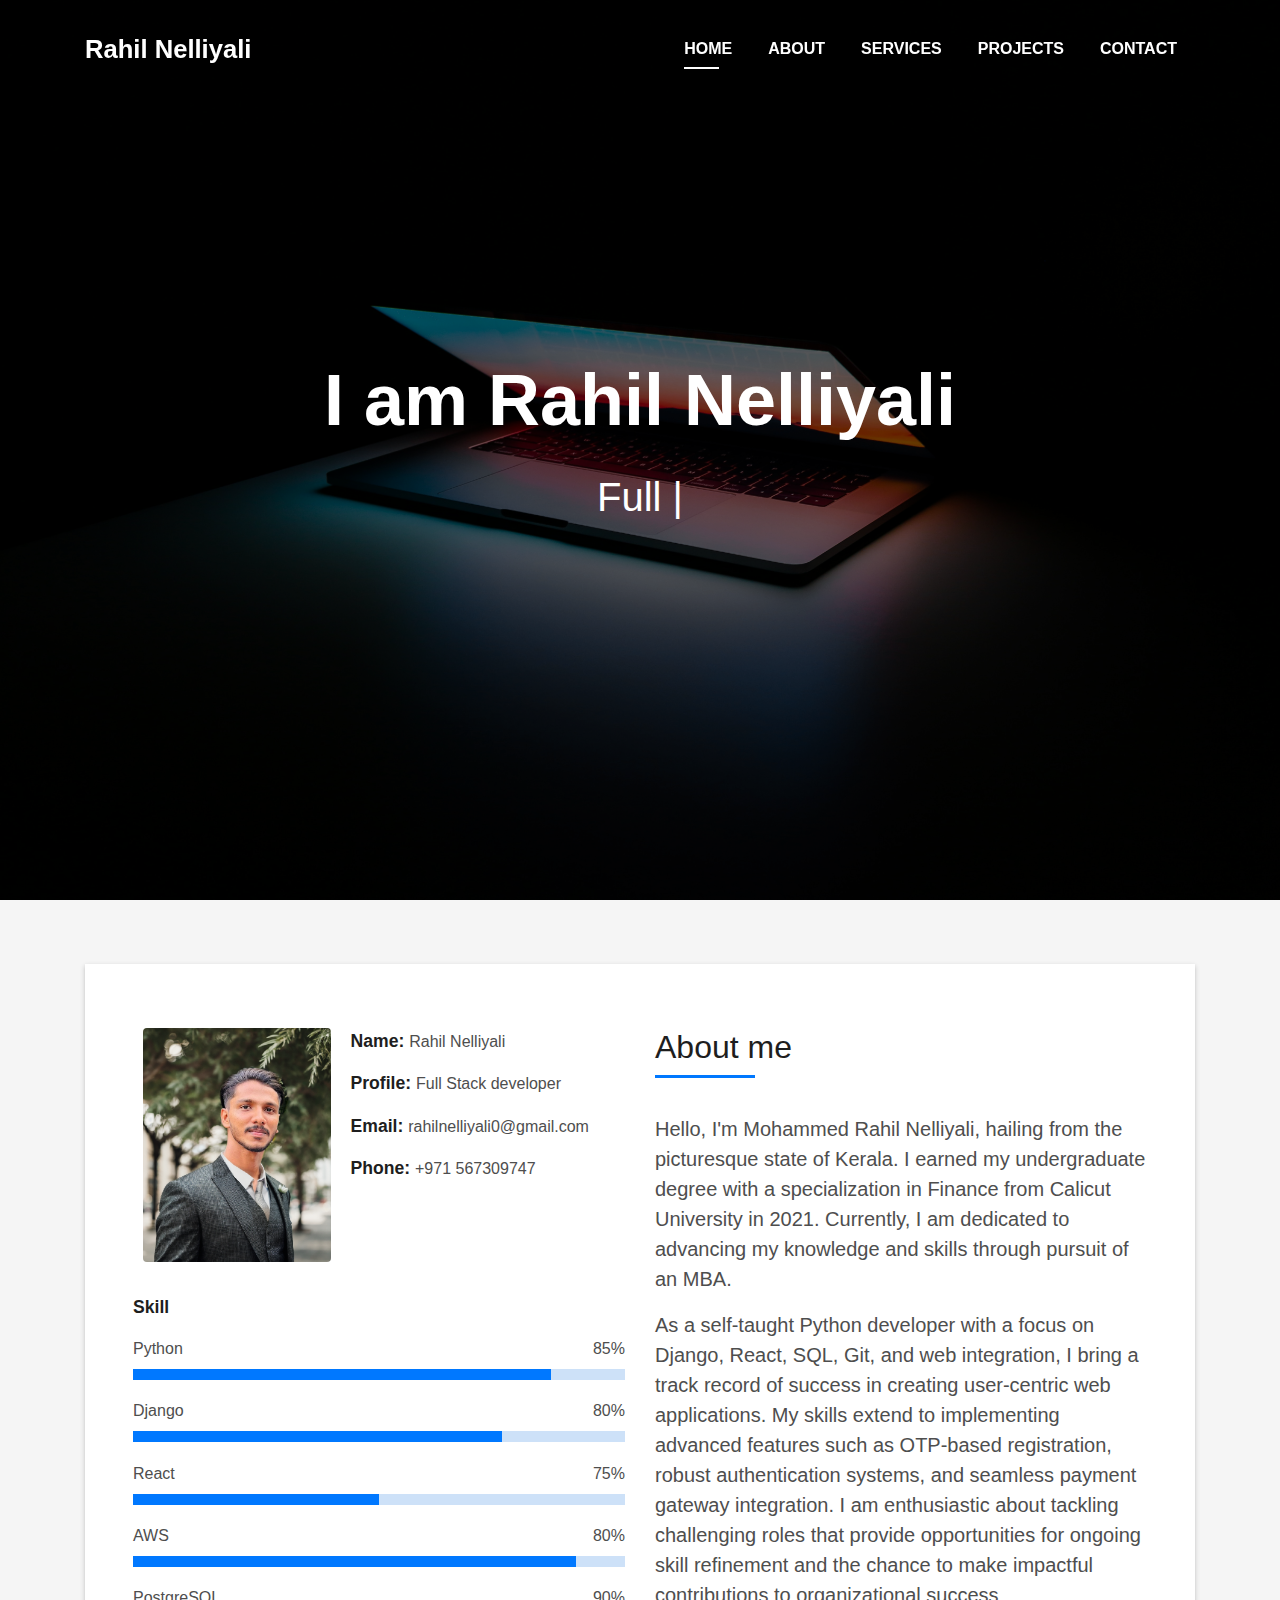
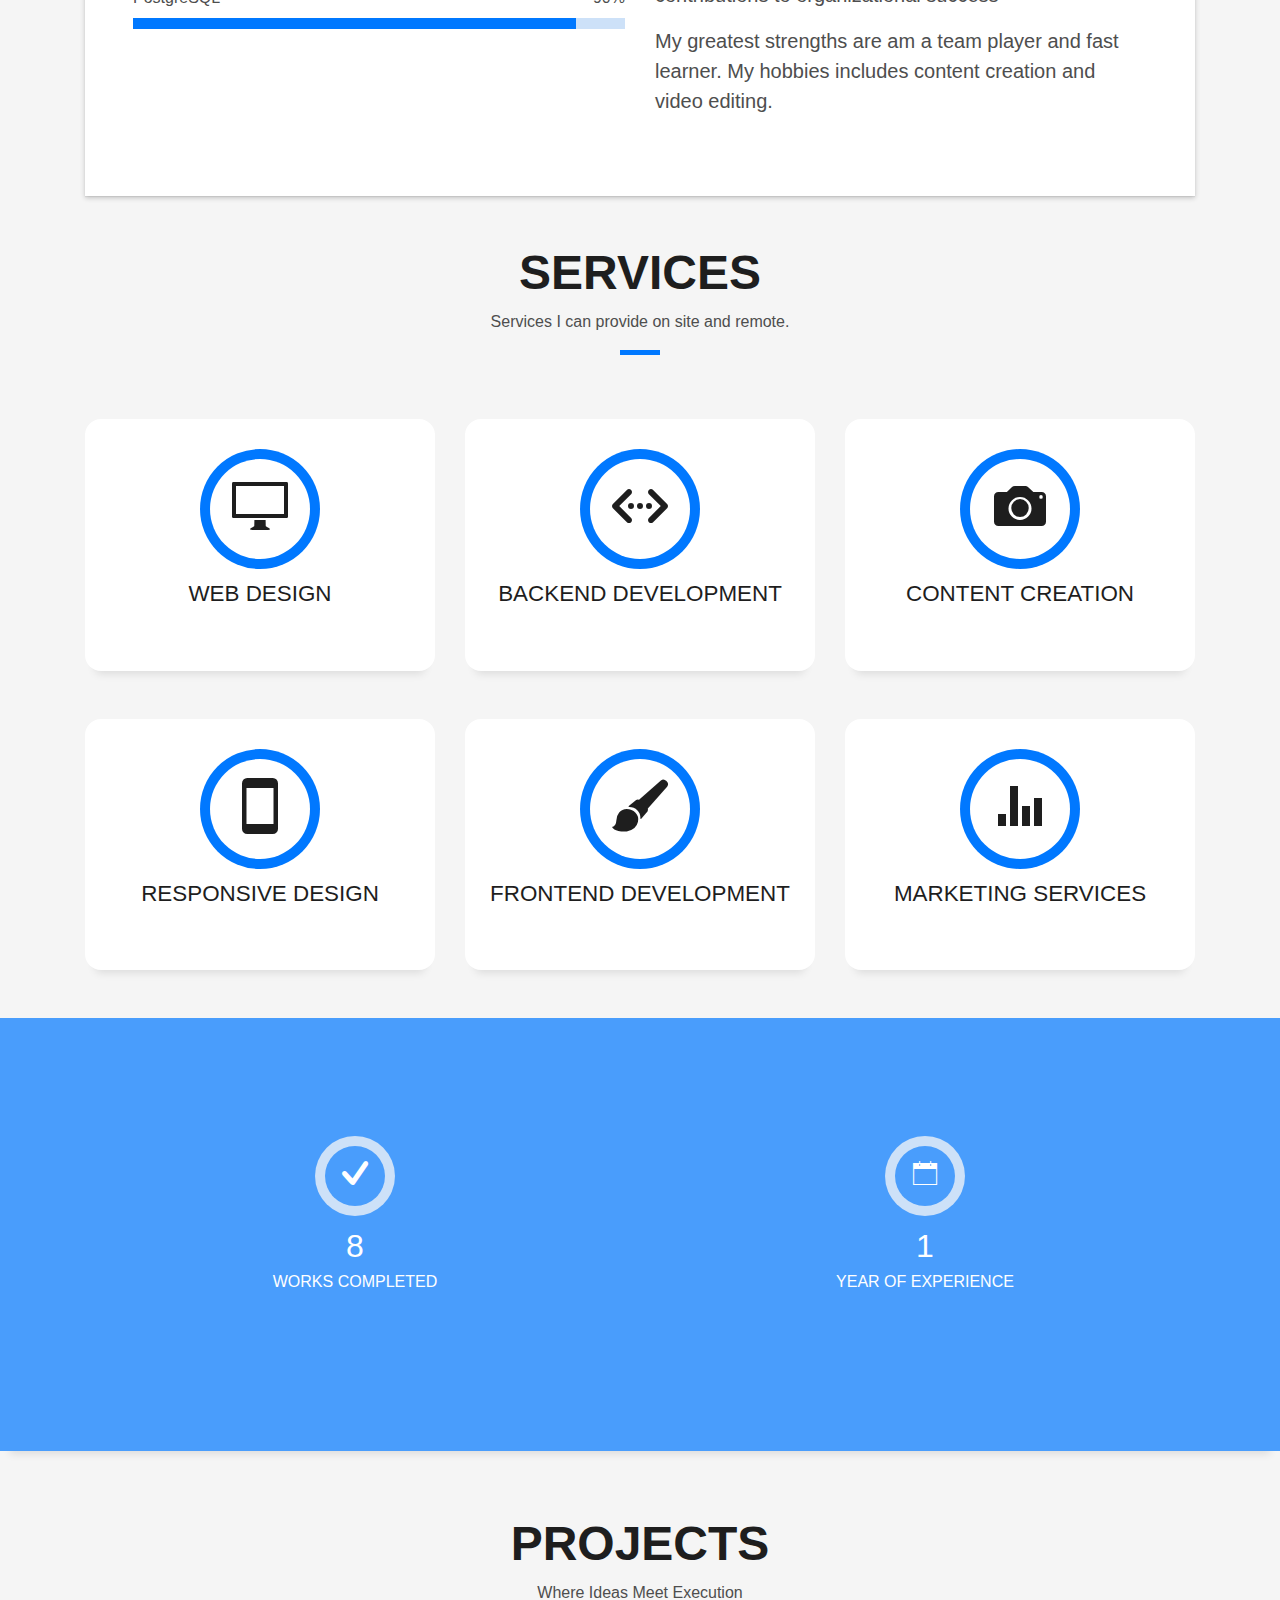
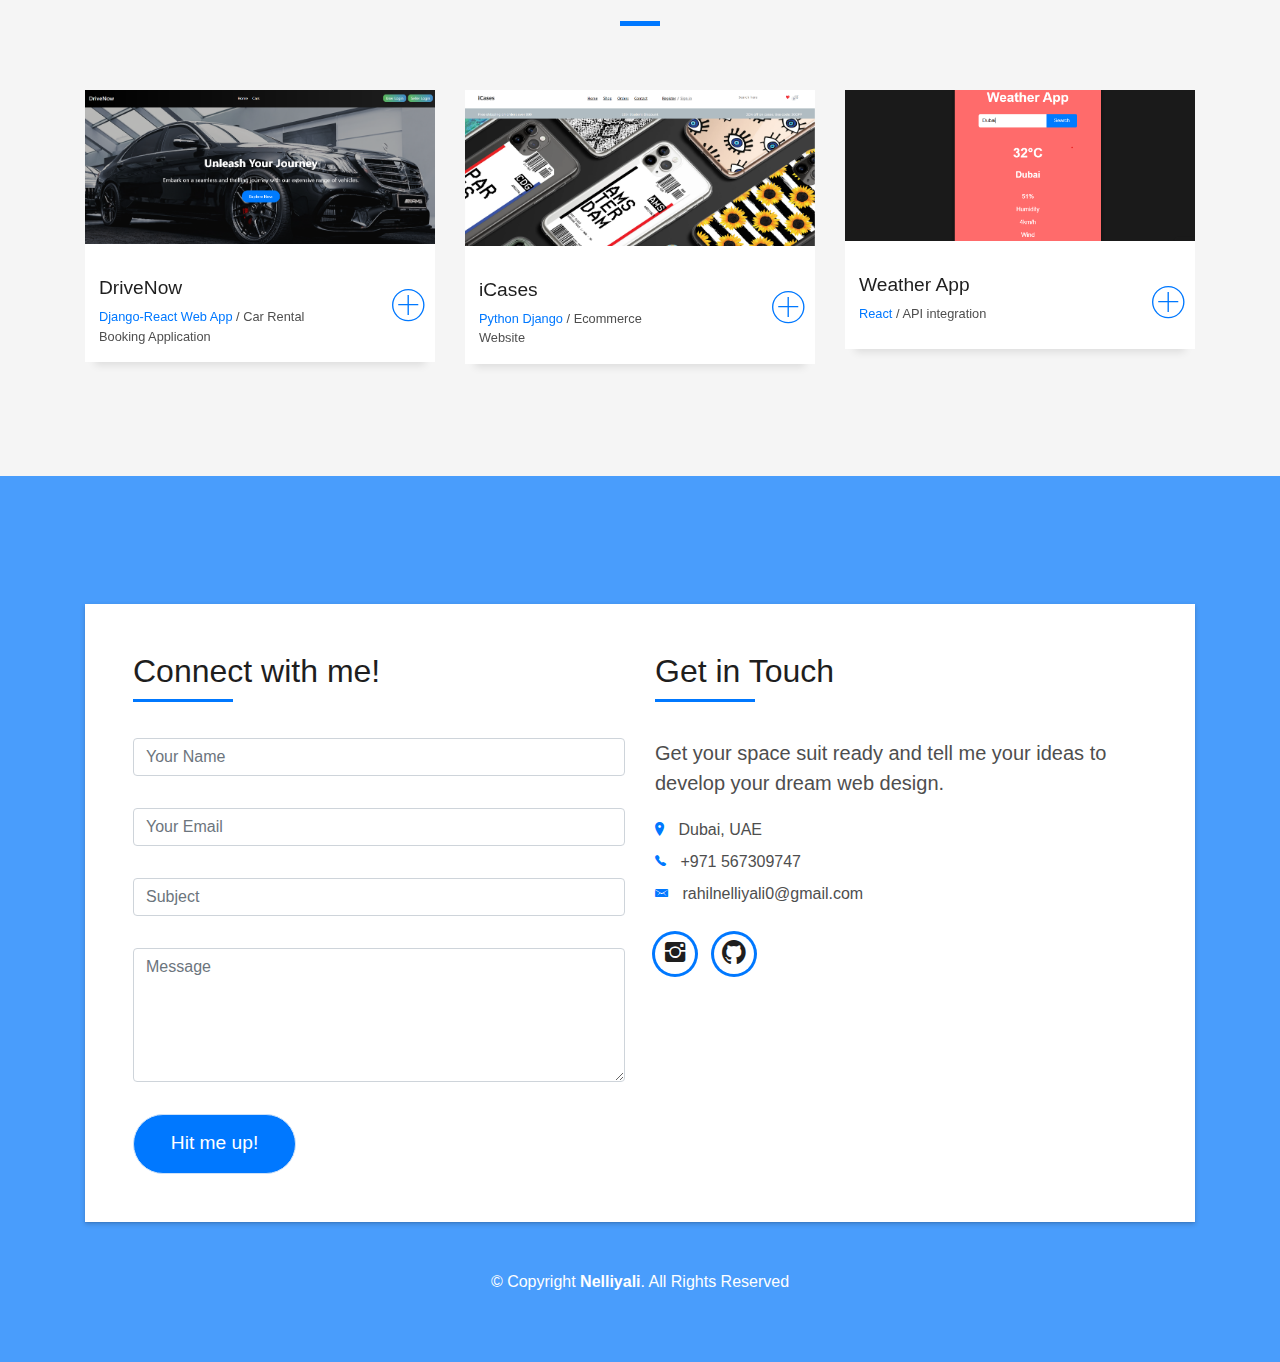
==== commit deb91ba6: "updations" ====
--- a/index.html
+++ b/index.html
@@ -76,7 +76,7 @@
         <div class="container">
           <!--<p class="display-6 color-d">Hello, world!</p>-->
           <h1 class="intro-title mb-4">I am Rahil Nelliyali</h1>
-          <p class="intro-subtitle"><span class="text-slider-items">Full Stack Developer,Web Designer,React Developer,Django Expert</span><strong class="text-slider"></strong></p>
+          <p class="intro-subtitle"><span class="text-slider-items">Full Stack Developer,Web Designer,Content Creator,Django Expert</span><strong class="text-slider"></strong></p>
           <!-- <p class="pt-3"><a class="btn btn-primary btn js-scroll px-4" href="#about" role="button">Learn More</a></p> -->
         </div>
       </div>
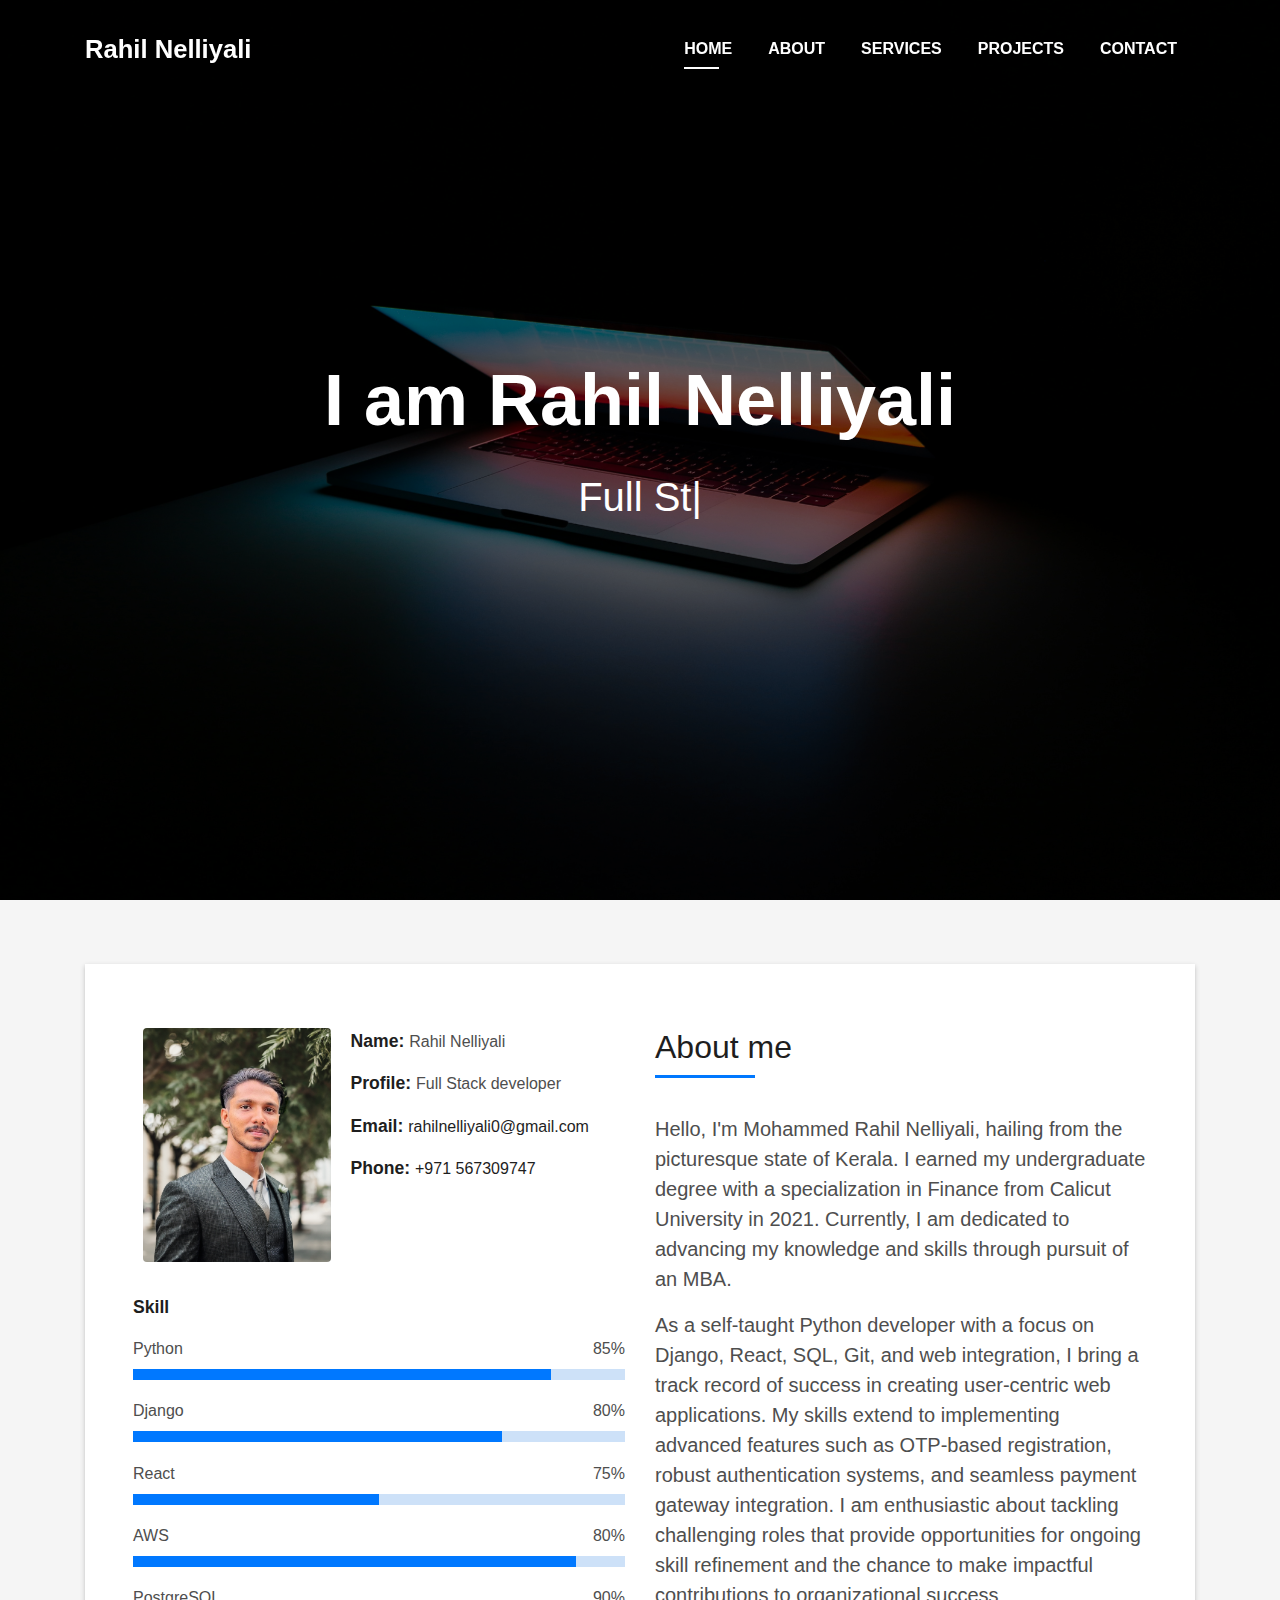
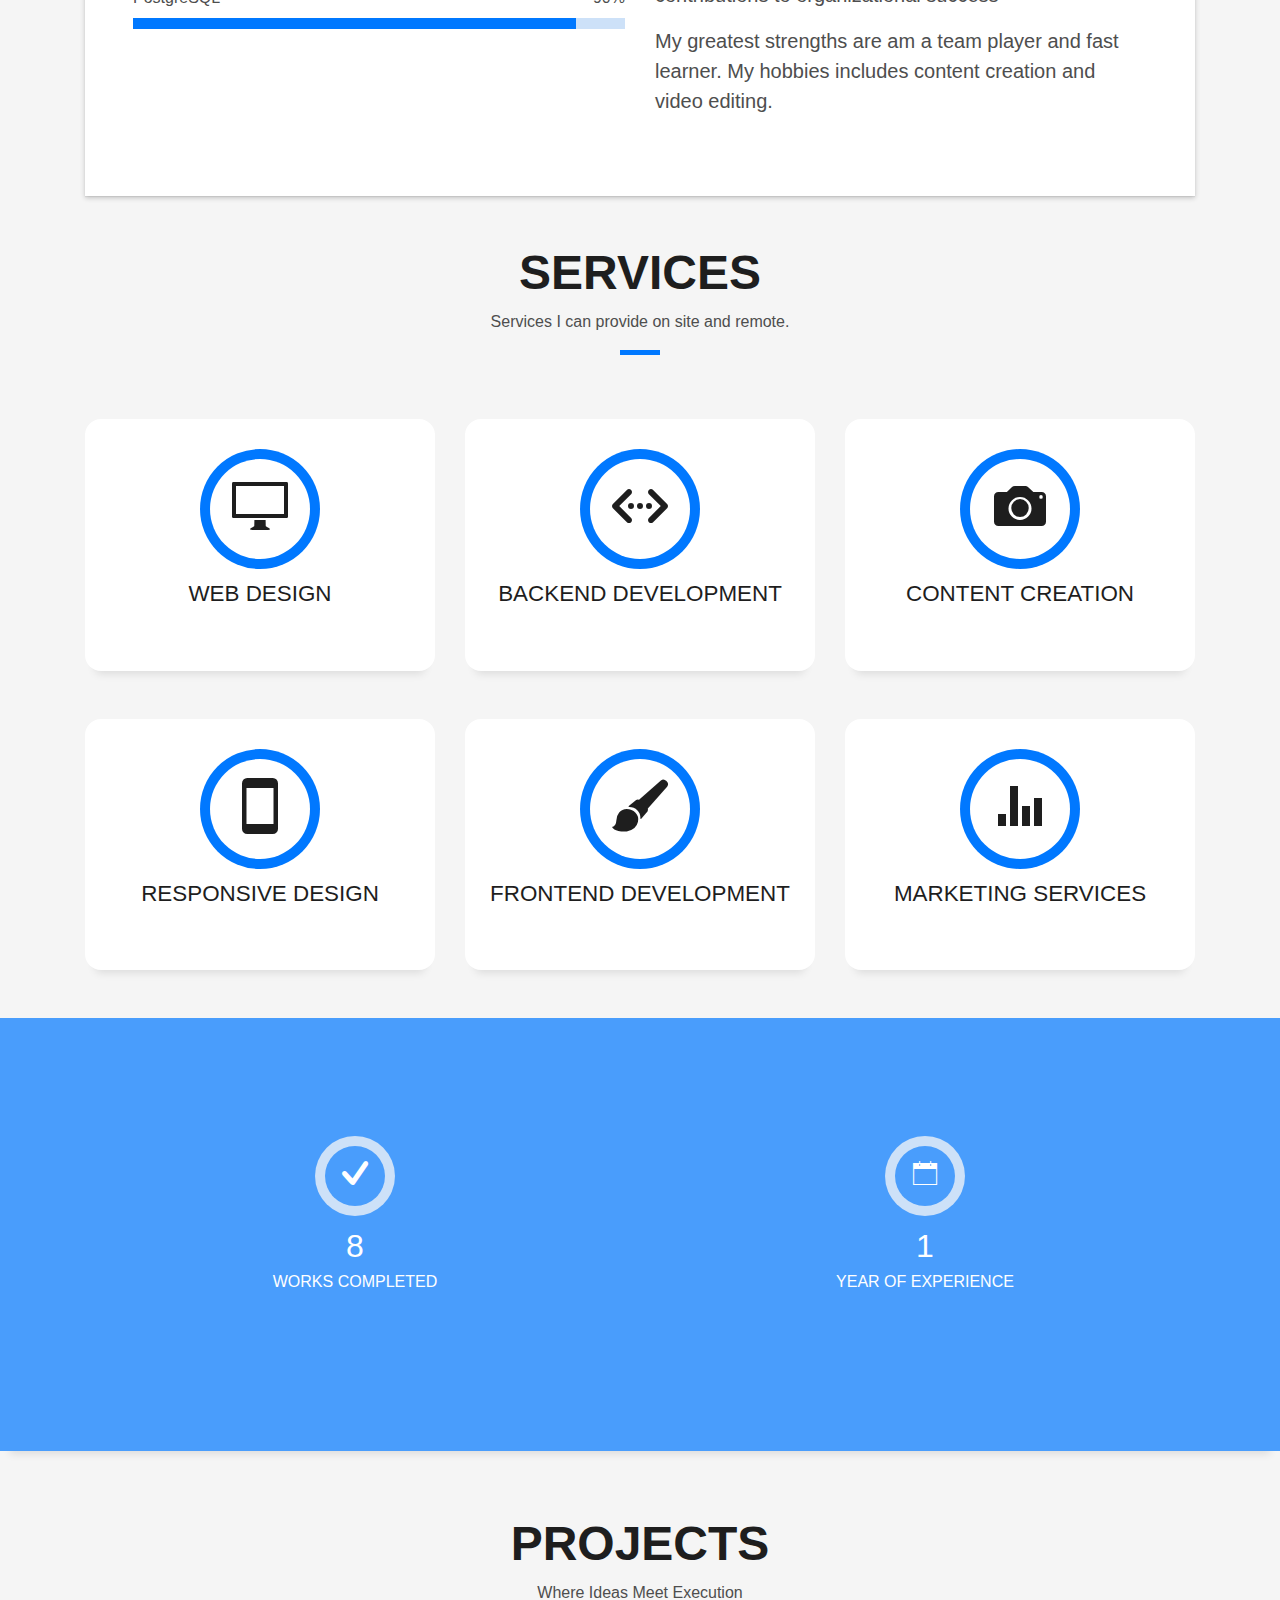
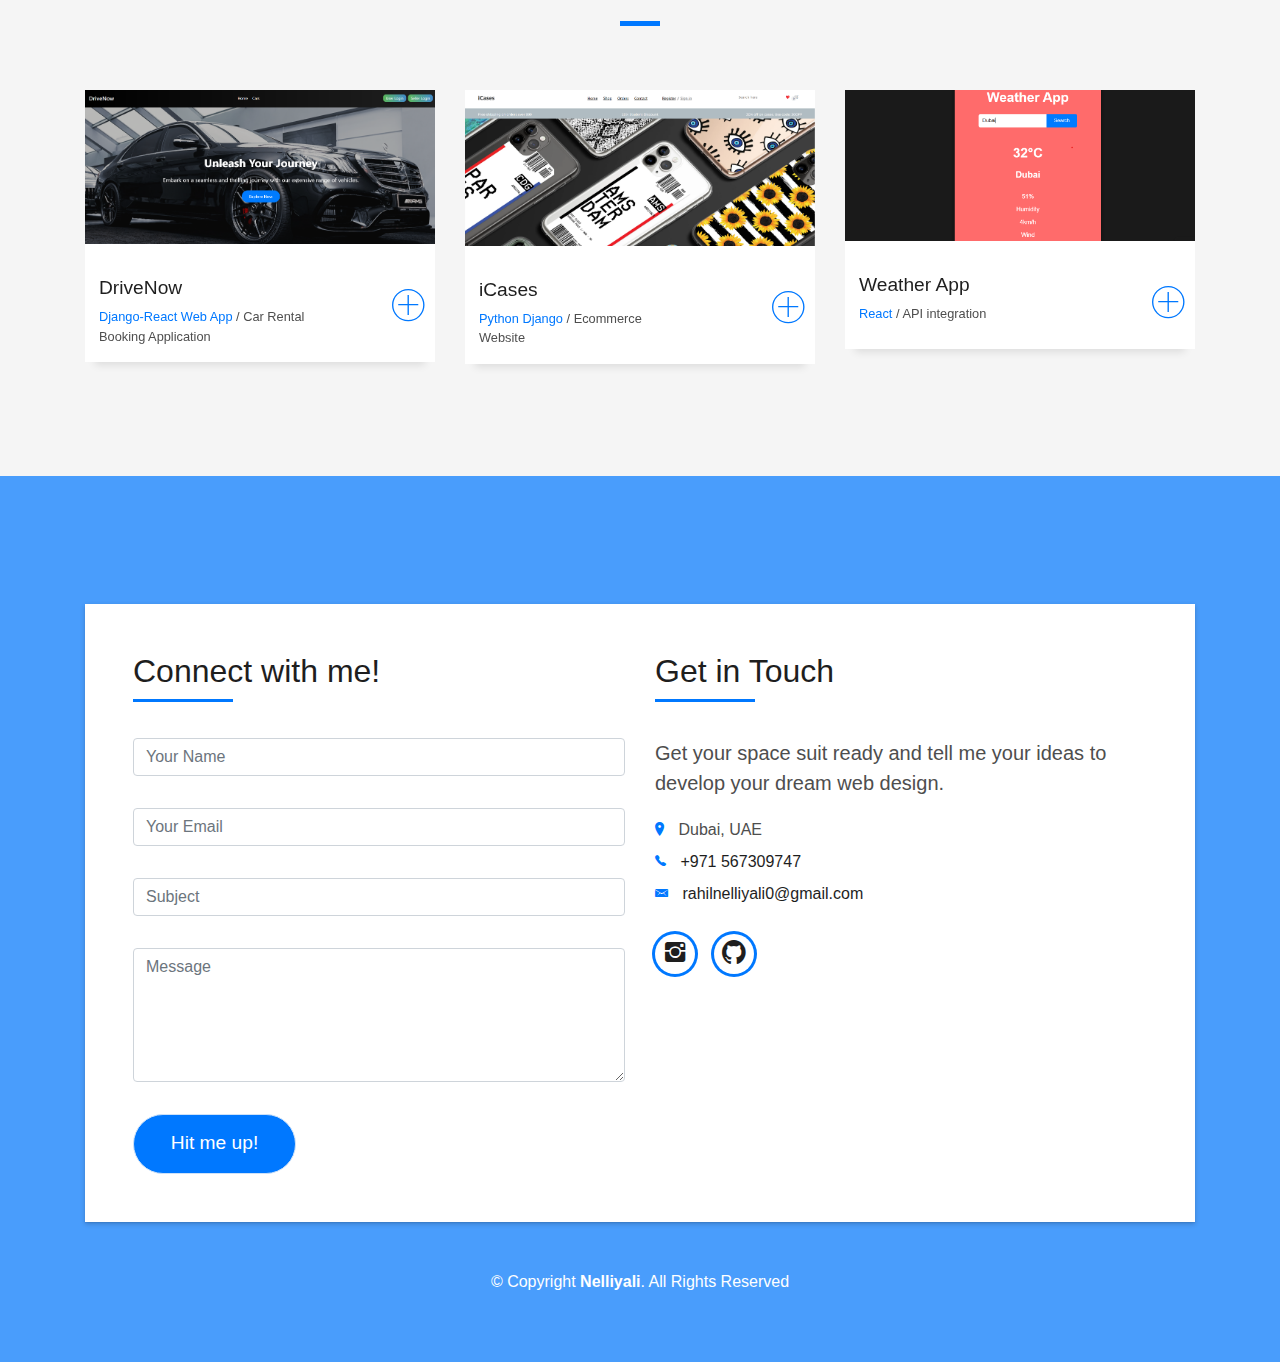
==== commit cc7b04f5: "updations" ====
--- a/index.html
+++ b/index.html
@@ -101,8 +101,9 @@
                     <div class="about-info">
                       <p><span class="title-s">Name: </span> <span>Rahil Nelliyali</span></p>
                       <p><span class="title-s">Profile: </span> <span>Full Stack developer</span></p>
-                      <p><span class="title-s">Email: </span> <span>rahilnelliyali0@gmail.com</span></p>
-                      <p><span class="title-s">Phone: </span> <span>+971 567309747</span></p>
+                      <p><span class="title-s">Email: </span> <a href="mailto:rahilnelliyali0@gmail.com">rahilnelliyali0@gmail.com</a></p>
+
+                      <p><span class="title-s">Phone: </span> <a href="tel:+971567309747">+971 567309747</a></p>
                     </div>
                   </div>
                 </div>
@@ -459,8 +460,9 @@
                     </p>
                     <ul class="list-ico">
                       <li><span class="ion-ios-location"></span> Dubai, UAE</li>
-                      <li><span class="ion-ios-telephone"></span> +971 567309747</li>
-                      <li><span class="ion-email"></span> rahilnelliyali0@gmail.com</li>
+                      <li><span class="ion-ios-telephone"></span> <a href="tel:+971567309747">+971 567309747</a></li>
+                      <li><span class="ion-email"></span> <a href="mailto:rahilnelliyali0@gmail.com">rahilnelliyali0@gmail.com</a></li>
+                      
                     </ul>
                   </div>
                   <div class="socials">
